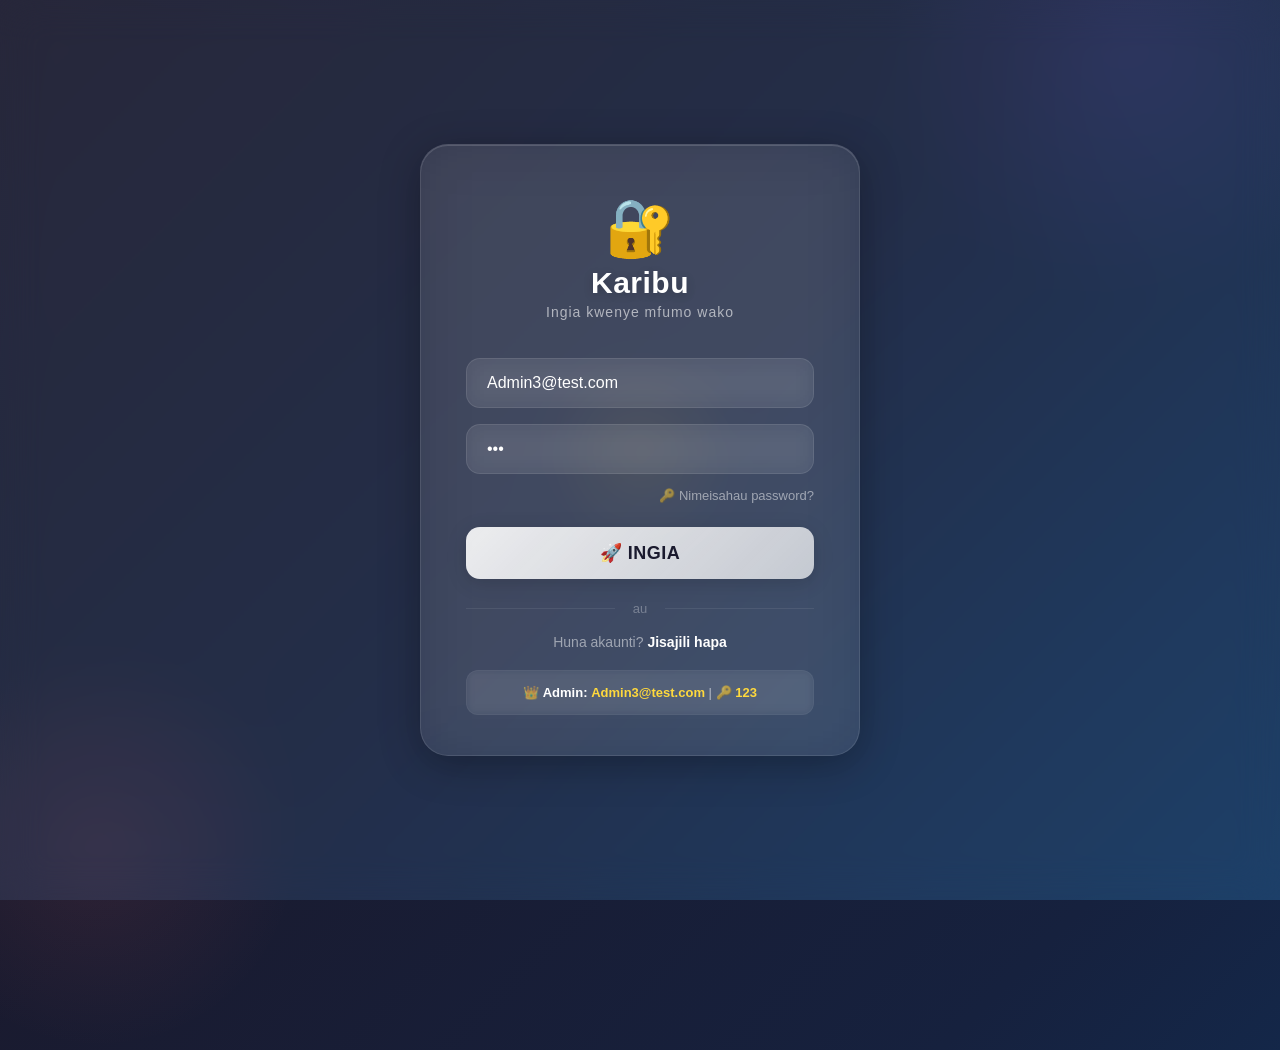
==== dashboard/agent_dashboard.html @ ce608f44 "Add SendGrid email notifications" ====
<!DOCTYPE html>
<html lang="sw">
<head>
    <meta charset="UTF-8">
    <meta name="viewport" content="width=device-width, initial-scale=1.0">
    <title>Agent Dashboard</title>
    <style>
        * { margin: 0; padding: 0; box-sizing: border-box; font-family: 'Segoe UI', sans-serif; }
        body { background: #f0f2f5; padding: 20px; }
        .container { max-width: 1200px; margin: 0 auto; }

        header {
            background: linear-gradient(135deg, #e65100, #bf360c);
            color: white;
            padding: 20px 30px;
            border-radius: 12px;
            display: flex;
            justify-content: space-between;
            align-items: center;
            margin-bottom: 30px;
            flex-wrap: wrap;
        }
        header h1 { font-size: 24px; }
        .logout-btn {
            background: #d32f2f;
            color: white;
            border: none;
            padding: 8px 16px;
            border-radius: 6px;
            cursor: pointer;
        }
        .logout-btn:hover { background: #b71c1c; }

        .capital-form {
            background: linear-gradient(135deg, #fff3e0, #ffe0b2);
            padding: 25px;
            border-radius: 12px;
            box-shadow: 0 2px 8px rgba(0,0,0,0.1);
            margin-bottom: 30px;
            border: 2px solid #ffcc80;
        }
        .capital-form h2 { color: #e65100; margin-bottom: 10px; }
        .capital-form p { color: #555; margin-bottom: 15px; font-size: 14px; }
        .capital-form .form-row {
            display: flex;
            gap: 15px;
            flex-wrap: wrap;
            align-items: center;
        }
        .capital-form input {
            flex: 1;
            padding: 12px;
            border: 1px solid #ddd;
            border-radius: 8px;
            font-size: 16px;
            min-width: 200px;
        }
        .capital-form button {
            padding: 12px 30px;
            background: #e65100;
            color: white;
            border: none;
            border-radius: 8px;
            font-size: 16px;
            cursor: pointer;
            font-weight: bold;
        }
        .capital-form button:hover { background: #bf360c; }
        .capital-form .msg { margin-top: 10px; padding: 10px; border-radius: 6px; font-weight: bold; display: none; }
        .capital-form .msg.success { display: block; background: #c8e6c9; color: #1b5e20; }
        .capital-form .msg.error { display: block; background: #ffcdd2; color: #b71c1c; }

        .agent-form {
            background: white;
            padding: 25px;
            border-radius: 12px;
            box-shadow: 0 2px 8px rgba(0,0,0,0.1);
            margin-bottom: 30px;
        }
        .agent-form h2 { color: #1a237e; margin-bottom: 15px; }

        .agent-form .form-row {
            display: grid;
            grid-template-columns: 1fr 1fr;
            gap: 15px;
            margin-bottom: 15px;
        }

        .agent-form .form-row .full-width {
            grid-column: 1 / -1;
        }

        .agent-form .form-group {
            display: flex;
            flex-direction: column;
        }

        .agent-form .form-group label {
            font-size: 13px;
            font-weight: 600;
            color: #555;
            margin-bottom: 4px;
        }

        .agent-form input {
            padding: 12px;
            border: 1px solid #ddd;
            border-radius: 8px;
            font-size: 16px;
            width: 100%;
        }

        .agent-form input:focus {
            border-color: #1a237e;
            outline: none;
        }

        .agent-form input[readonly] {
            background: #f5f5f5;
            cursor: not-allowed;
        }

        .agent-form .btn-submit {
            padding: 12px 30px;
            background: #e65100;
            color: white;
            border: none;
            border-radius: 8px;
            font-size: 16px;
            cursor: pointer;
            font-weight: bold;
            grid-column: 1 / -1;
        }

        .agent-form .btn-submit:hover { background: #bf360c; }

        .agent-form .msg { margin-top: 10px; padding: 10px; border-radius: 6px; font-weight: bold; display: none; }
        .agent-form .msg.success { display: block; background: #c8e6c9; color: #1b5e20; }
        .agent-form .msg.error { display: block; background: #ffcdd2; color: #b71c1c; }

        .float-voda { border-left: 4px solid #7B1FA2; }
        .float-airtel { border-left: 4px solid #D32F2F; }
        .float-tigo { border-left: 4px solid #1976D2; }

        .agent-stats {
            display: grid;
            grid-template-columns: repeat(5, 1fr);
            gap: 15px;
            margin-bottom: 30px;
        }

        .stat-card {
            background: white;
            padding: 20px;
            border-radius: 12px;
            box-shadow: 0 2px 8px rgba(0,0,0,0.1);
        }
        .stat-card h3 { font-size: 13px; color: #666; margin-bottom: 5px; }
        .stat-card p { font-size: 20px; font-weight: bold; color: #1a237e; }
        .stat-card p.profit { color: #2e7d32; }
        .stat-card p.capital { color: #e65100; }
        .stat-card p.initial { color: #0d47a1; }
        .stat-card p.voda { color: #7B1FA2; }
        .stat-card p.airtel { color: #D32F2F; }
        .stat-card p.tigo { color: #1976D2; }

        .table-container {
            background: white;
            padding: 20px;
            border-radius: 12px;
            box-shadow: 0 2px 8px rgba(0,0,0,0.1);
            overflow-x: auto;
        }
        .table-container h2 { color: #1a237e; margin-bottom: 15px; }
        table { width: 100%; border-collapse: collapse; font-size: 13px; min-width: 800px; }
        th { background: #1a237e; color: white; padding: 10px 12px; text-align: left; }
        td { padding: 8px 12px; border-bottom: 1px solid #eee; }
        tr:hover { background: #f5f5f5; }

        .user-info {
            color: white;
            margin-right: 15px;
            font-weight: 500;
        }

        .info-note {
            background: #e3f2fd;
            padding: 10px 15px;
            border-radius: 8px;
            margin-bottom: 20px;
            border: 1px solid #90caf9;
            font-size: 13px;
            color: #0d47a1;
            text-align: center;
        }
        .info-note strong { color: #0d47a1; }

        .capital-info {
            background: #fff3e0;
            padding: 10px 15px;
            border-radius: 8px;
            margin-bottom: 20px;
            border: 1px solid #ffcc80;
            font-size: 13px;
            color: #555;
            text-align: center;
        }
        .capital-info strong { color: #e65100; }

        @media (max-width: 1024px) {
            .agent-stats { grid-template-columns: repeat(3, 1fr); }
        }

        @media (max-width: 768px) {
            .agent-form .form-row { grid-template-columns: 1fr; }
            .agent-stats { grid-template-columns: 1fr 1fr; }
            .capital-form .form-row { flex-direction: column; }
            .capital-form input { min-width: auto; width: 100%; }
            .capital-form button { width: 100%; }
        }

        @media (max-width: 600px) {
            .agent-stats { grid-template-columns: 1fr 1fr; }
            header { flex-direction: column; text-align: center; }
            .header-right { margin-top: 10px; }
        }

        @media (max-width: 480px) {
            .agent-stats { grid-template-columns: 1fr; }
        }
    </style>
</head>
<body>
    <div class="container">
        <header>
            <h1>🤖 AGENT DASHBOARD</h1>
            <div class="header-right">
                <span class="user-info" id="staffName">Agent</span>
                <button onclick="logout()" class="logout-btn">🚪 Toka</button>
            </div>
        </header>

        <div class="info-note">
            📊 <strong>Faida:</strong> = Jumla ya Cash + Float zote - <strong>Mtaji wa Sasa</strong>
            <br>💰 <strong>Mtaji wa Mwanzo:</strong> Haubadiliki | <strong>Mtaji wa Sasa:</strong> Unabadilika kila siku
        </div>

        <div id="capitalSection" class="capital-form">
            <h2>💰 Weka Mtaji (Capital)</h2>
            <p>Weka mtaji wako wa awali. Hii itakuwa <strong>Mtaji wa Mwanzo</strong> na haitabadilika.</p>
            <div class="form-row">
                <input type="number" id="capitalAmount" placeholder="Ingiza kiasi cha mtaji (TSh)">
                <button onclick="setCapital()">💾 WEKA MTAJI</button>
            </div>
            <div id="capitalMsg" class="msg"></div>
        </div>

        <div id="capitalInfo" class="capital-info" style="display:none;">
            💰 <strong>Mtaji wa Mwanzo:</strong> <span id="displayInitialCapital">0</span> TSh | 
            📊 <strong>Mtaji wa Sasa:</strong> <span id="displayCurrentCapital">0</span> TSh | 
            📈 <strong>Jumla ya Faida:</strong> <span id="displayProfit" style="color:#2e7d32; font-weight:bold;">0</span> TSh
        </div>

        <div class="agent-form">
            <h2>📝 Weka Data ya Agent</h2>
            
            <div class="form-row">
                <div class="form-group full-width">
                    <label>💰 Cash</label>
                    <input type="number" id="agentCash" placeholder="Ingiza cash">
                </div>

                <div class="form-group float-voda" style="padding-left:10px;">
                    <label><span class="network-icon">🟣</span> Vodacom (Voda)</label>
                    <input type="number" id="agentFloatVoda" placeholder="Float ya Voda">
                </div>

                <div class="form-group float-airtel" style="padding-left:10px;">
                    <label><span class="network-icon">🔴</span> Airtel</label>
                    <input type="number" id="agentFloatAirtel" placeholder="Float ya Airtel">
                </div>

                <div class="form-group float-tigo" style="padding-left:10px;">
                    <label><span class="network-icon">🔵</span> Tigo</label>
                    <input type="number" id="agentFloatTigo" placeholder="Float ya Tigo">
                </div>

                <button class="btn-submit" onclick="submitAgentData()">💾 HIFADHI</button>
            </div>

            <div id="agentMsg" class="msg"></div>
        </div>

        <div class="agent-stats">
            <div class="stat-card" style="border-left: 4px solid #0d47a1;">
                <h3>💰 Mtaji wa Mwanzo</h3>
                <p class="initial" id="initialCapital">0 TSh</p>
            </div>
            <div class="stat-card" style="border-left: 4px solid #e65100;">
                <h3>💰 Mtaji wa Sasa</h3>
                <p class="capital" id="currentCapital">0 TSh</p>
            </div>
            <div class="stat-card" style="border-left: 4px solid #2e7d32;">
                <h3>📈 Jumla ya Faida</h3>
                <p class="profit" id="totalProfit">0 TSh</p>
            </div>
            <div class="stat-card">
                <h3>💰 Jumla Cash</h3>
                <p id="totalCash">0 TSh</p>
            </div>
            <div class="stat-card">
                <h3>📊 Jumla Float</h3>
                <p id="totalFloatAll">0 TSh</p>
            </div>
            <div class="stat-card float-voda">
                <h3>🟣 Jumla Voda</h3>
                <p class="voda" id="totalFloatVoda">0 TSh</p>
            </div>
            <div class="stat-card float-airtel">
                <h3>🔴 Jumla Airtel</h3>
                <p class="airtel" id="totalFloatAirtel">0 TSh</p>
            </div>
            <div class="stat-card float-tigo">
                <h3>🔵 Jumla Tigo</h3>
                <p class="tigo" id="totalFloatTigo">0 TSh</p>
            </div>
            <div class="stat-card" style="border-left: 4px solid #f57c00;">
                <h3>📊 Jumla ya Leo</h3>
                <p id="todayTotal">0 TSh</p>
            </div>
        </div>

        <div class="table-container">
            <h2>📋 Historia Yangu</h2>
            <div id="historyList"><p style="text-align:center;padding:20px;color:#999;">Loading...</p></div>
        </div>
    </div>

    <script>
        const API_URL = window.location.origin;
        const token = localStorage.getItem('token');

        if (!token) { window.location.href = 'login.html'; }

        function logout() {
            localStorage.removeItem('token');
            localStorage.removeItem('userEmail');
            localStorage.removeItem('userRole');
            localStorage.removeItem('staffType');
            window.location.href = 'login.html';
        }

        function showMessage(element, text, type) {
            element.textContent = text;
            element.className = 'msg ' + type;
        }

        async function setCapital() {
            const capitalAmount = document.getElementById('capitalAmount').value.trim();
            const msg = document.getElementById('capitalMsg');

            if (!capitalAmount || parseFloat(capitalAmount) <= 0) {
                showMessage(msg, '❌ Tafadhali ingiza kiasi sahihi cha mtaji!', 'error');
                return;
            }

            showMessage(msg, '⏳ Inaweka mtaji...', 'success');

            try {
                const response = await fetch(
                    `${API_URL}/agent/set_capital?capital_amount=${parseFloat(capitalAmount)}`,
                    { method: 'POST', headers: { 'Authorization': 'Bearer ' + token } }
                );

                const data = await response.json();

                if (response.ok) {
                    showMessage(msg, '✅ ' + data.message, 'success');
                    document.getElementById('capitalAmount').value = '';
                    document.getElementById('capitalSection').style.display = 'none';
                    document.getElementById('capitalInfo').style.display = 'block';
                    loadMyData();
                } else {
                    showMessage(msg, '❌ ' + (data.detail || 'Failed!'), 'error');
                }
            } catch (error) {
                showMessage(msg, '❌ Error: ' + error.message, 'error');
            }
        }

        async function submitAgentData() {
            const cash = document.getElementById('agentCash').value.trim();
            const floatVoda = document.getElementById('agentFloatVoda').value.trim();
            const floatAirtel = document.getElementById('agentFloatAirtel').value.trim();
            const floatTigo = document.getElementById('agentFloatTigo').value.trim();
            const msg = document.getElementById('agentMsg');

            if (!cash && !floatVoda && !floatAirtel && !floatTigo) {
                showMessage(msg, '❌ Tafadhali jaza angalau sehemu moja!', 'error');
                return;
            }

            showMessage(msg, '⏳ Inahifadhi...', 'success');

            try {
                const response = await fetch(
                    `${API_URL}/agent/add?cash=${parseFloat(cash) || 0}&float_voda=${parseFloat(floatVoda) || 0}&float_airtel=${parseFloat(floatAirtel) || 0}&float_tigo=${parseFloat(floatTigo) || 0}`,
                    { method: 'POST', headers: { 'Authorization': 'Bearer ' + token } }
                );

                const data = await response.json();

                if (response.ok) {
                    showMessage(msg, '✅ ' + data.message, 'success');
                    document.getElementById('agentCash').value = '';
                    document.getElementById('agentFloatVoda').value = '';
                    document.getElementById('agentFloatAirtel').value = '';
                    document.getElementById('agentFloatTigo').value = '';
                    loadMyData();
                } else {
                    showMessage(msg, '❌ ' + (data.detail || 'Failed!'), 'error');
                }
            } catch (error) {
                showMessage(msg, '❌ Error: ' + error.message, 'error');
            }
        }

        async function loadMyData() {
            try {
                const res = await fetch(`${API_URL}/agent/my_data`, {
                    headers: { 'Authorization': 'Bearer ' + token }
                });

                if (!res.ok) {
                    if (res.status === 403) { window.location.href = 'shop_dashboard.html'; return; }
                    throw new Error('Failed to load data');
                }

                const data = await res.json();

                if (data.has_capital) {
                    document.getElementById('capitalSection').style.display = 'none';
                    document.getElementById('capitalInfo').style.display = 'block';
                    document.getElementById('displayInitialCapital').textContent = data.initial_capital.toLocaleString();
                    document.getElementById('displayCurrentCapital').textContent = data.current_capital.toLocaleString();
                    document.getElementById('displayProfit').textContent = data.total_profit.toLocaleString();
                } else {
                    document.getElementById('capitalSection').style.display = 'block';
                    document.getElementById('capitalInfo').style.display = 'none';
                }

                document.getElementById('initialCapital').textContent = (data.initial_capital || 0).toLocaleString() + ' TSh';
                document.getElementById('currentCapital').textContent = (data.current_capital || 0).toLocaleString() + ' TSh';
                document.getElementById('totalProfit').textContent = (data.total_profit || 0).toLocaleString() + ' TSh';
                document.getElementById('totalCash').textContent = (data.total_cash || 0).toLocaleString() + ' TSh';
                document.getElementById('totalFloatVoda').textContent = (data.total_float_voda || 0).toLocaleString() + ' TSh';
                document.getElementById('totalFloatAirtel').textContent = (data.total_float_airtel || 0).toLocaleString() + ' TSh';
                document.getElementById('totalFloatTigo').textContent = (data.total_float_tigo || 0).toLocaleString() + ' TSh';
                document.getElementById('totalFloatAll').textContent = (data.total_float_all || 0).toLocaleString() + ' TSh';
                document.getElementById('todayTotal').textContent = (data.today_total || 0).toLocaleString() + ' TSh';
                document.getElementById('staffName').textContent = data.staff_name || 'Agent';

                const container = document.getElementById('historyList');
                if (!data.history || data.history.length === 0) {
                    container.innerHTML = '<p style="text-align:center;color:#999;">Hakuna historia</p>';
                    return;
                }

                let html = `<table><thead><tr><th>#</th><th>Tarehe</th><th>Cash</th><th>Voda</th><th>Airtel</th><th>Tigo</th><th>Jumla Float</th><th>Jumla</th><th>Faida</th></tr></thead><tbody>`;
                data.history.forEach((item, index) => {
                    const totalFloat = item.float_voda + item.float_airtel + item.float_tigo;
                    const profitClass = item.daily_profit >= 0 ? 'color: #2e7d32;' : 'color: #d32f2f;';
                    html += `<tr><td>${index + 1}</td><td>${item.date}</td>
                        <td>${item.cash.toLocaleString()} TSh</td>
                        <td style="color:#7B1FA2;">${item.float_voda.toLocaleString()} TSh</td>
                        <td style="color:#D32F2F;">${item.float_airtel.toLocaleString()} TSh</td>
                        <td style="color:#1976D2;">${item.float_tigo.toLocaleString()} TSh</td>
                        <td><strong>${totalFloat.toLocaleString()} TSh</strong></td>
                        <td><strong style="color:#1a237e;">${item.daily_total.toLocaleString()} TSh</strong></td>
                        <td><strong style="${profitClass}">${item.daily_profit.toLocaleString()} TSh</strong></td></tr>`;
                });
                html += '</tbody></table>';
                container.innerHTML = html;

            } catch (error) {
                console.error('Load data error:', error);
                document.getElementById('historyList').innerHTML = '<p style="color:red;">❌ Error loading data</p>';
            }
        }

        async function checkStaffType() {
            try {
                const res = await fetch(`${API_URL}/users/me`, { headers: { 'Authorization': 'Bearer ' + token } });
                if (res.ok) {
                    const user = await res.json();
                    if (user.staff_type !== 'agent') {
                        if (user.staff_type === 'shop') { window.location.href = 'shop_dashboard.html'; }
                        else if (user.role === 'admin') { window.location.href = 'index.html'; }
                    }
                }
            } catch (e) { console.error('Check staff type error:', e); }
        }

        checkStaffType();
        loadMyData();
        setInterval(loadMyData, 30000);
    </script>
</body>
</html>
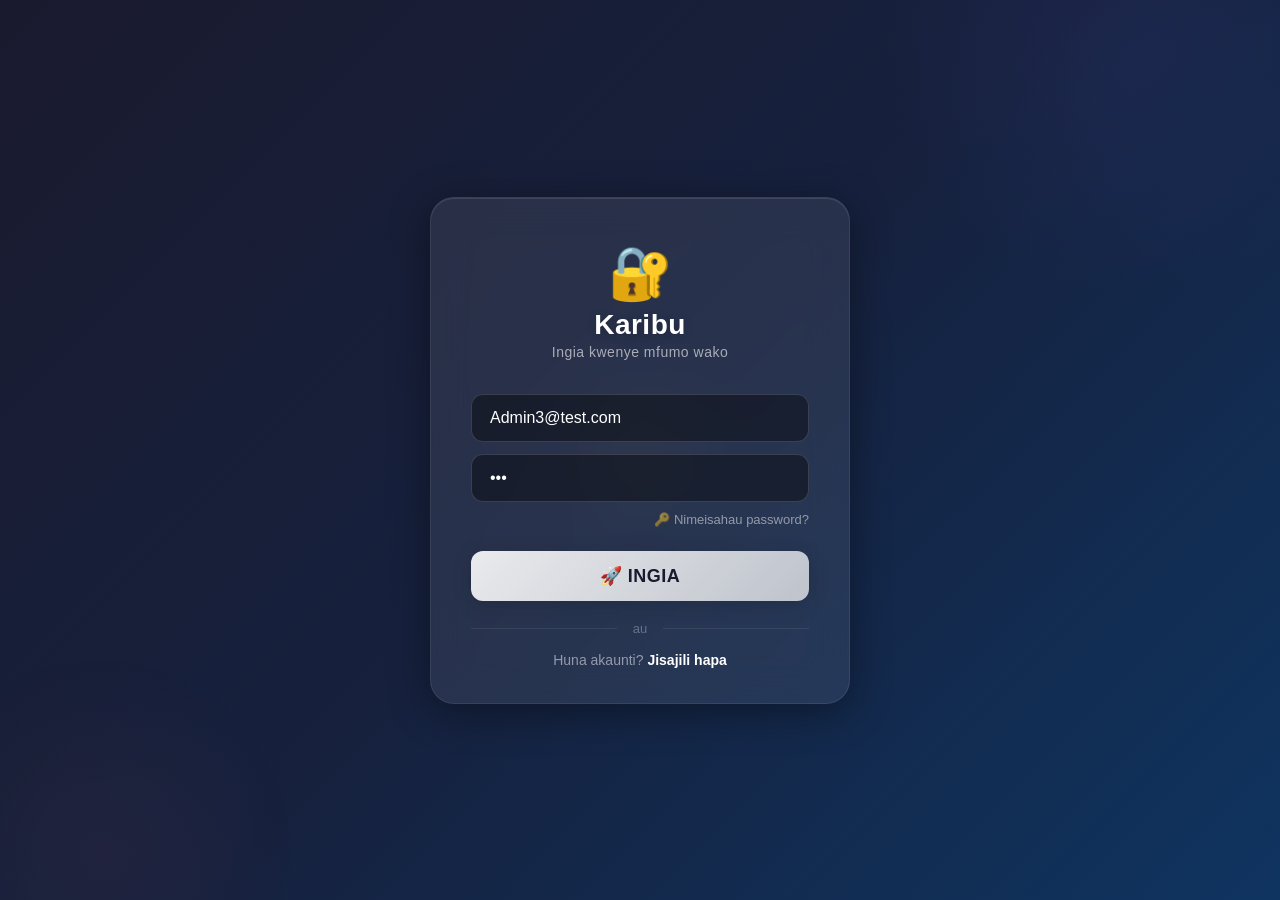
==== commit b97efd39: "Push all changes" ====
--- a/dashboard/agent_dashboard.html
+++ b/dashboard/agent_dashboard.html
@@ -6,21 +6,22 @@
     <title>Agent Dashboard</title>
     <style>
         * { margin: 0; padding: 0; box-sizing: border-box; font-family: 'Segoe UI', sans-serif; }
-        body { background: #f0f2f5; padding: 20px; }
+        body { background: #f0f2f5; padding: 15px; }
         .container { max-width: 1200px; margin: 0 auto; }
 
+        /* ===== HEADER ===== */
         header {
             background: linear-gradient(135deg, #e65100, #bf360c);
             color: white;
-            padding: 20px 30px;
+            padding: 15px 20px;
             border-radius: 12px;
             display: flex;
             justify-content: space-between;
             align-items: center;
-            margin-bottom: 30px;
+            margin-bottom: 20px;
             flex-wrap: wrap;
         }
-        header h1 { font-size: 24px; }
+        header h1 { font-size: 20px; }
         .logout-btn {
             background: #d32f2f;
             color: white;
@@ -28,223 +29,321 @@
             padding: 8px 16px;
             border-radius: 6px;
             cursor: pointer;
+            font-size: 14px;
         }
         .logout-btn:hover { background: #b71c1c; }
-
+        .user-info { color: white; margin-right: 15px; font-weight: 500; }
+
+        /* ===== CAPITAL FORM ===== */
         .capital-form {
             background: linear-gradient(135deg, #fff3e0, #ffe0b2);
-            padding: 25px;
+            padding: 20px;
             border-radius: 12px;
             box-shadow: 0 2px 8px rgba(0,0,0,0.1);
-            margin-bottom: 30px;
+            margin-bottom: 20px;
             border: 2px solid #ffcc80;
         }
-        .capital-form h2 { color: #e65100; margin-bottom: 10px; }
-        .capital-form p { color: #555; margin-bottom: 15px; font-size: 14px; }
+        .capital-form h2 { color: #e65100; margin-bottom: 8px; font-size: 18px; }
+        .capital-form p { color: #555; margin-bottom: 12px; font-size: 13px; }
         .capital-form .form-row {
             display: flex;
-            gap: 15px;
+            gap: 12px;
             flex-wrap: wrap;
             align-items: center;
         }
         .capital-form input {
             flex: 1;
-            padding: 12px;
+            padding: 10px 14px;
             border: 1px solid #ddd;
             border-radius: 8px;
+            font-size: 15px;
+            min-width: 180px;
+        }
+        .capital-form button {
+            padding: 10px 25px;
+            background: #e65100;
+            color: white;
+            border: none;
+            border-radius: 8px;
+            font-size: 15px;
+            cursor: pointer;
+            font-weight: bold;
+        }
+        .capital-form button:hover { background: #bf360c; }
+        .capital-form .msg { margin-top: 10px; padding: 10px; border-radius: 6px; font-weight: bold; display: none; font-size: 14px; }
+        .capital-form .msg.success { display: block; background: #c8e6c9; color: #1b5e20; }
+        .capital-form .msg.error { display: block; background: #ffcdd2; color: #b71c1c; }
+
+        /* ===== INFO NOTES ===== */
+        .info-note {
+            background: #e3f2fd;
+            padding: 10px 15px;
+            border-radius: 8px;
+            margin-bottom: 15px;
+            border: 1px solid #90caf9;
+            font-size: 13px;
+            color: #0d47a1;
+            text-align: center;
+        }
+        .capital-info {
+            background: #fff3e0;
+            padding: 10px 15px;
+            border-radius: 8px;
+            margin-bottom: 15px;
+            border: 1px solid #ffcc80;
+            font-size: 13px;
+            color: #555;
+            text-align: center;
+        }
+
+        /* ===== FLOAT CARD WITH DROPDOWN ===== */
+        .float-card {
+            background: white;
+            border-radius: 12px;
+            box-shadow: 0 2px 8px rgba(0,0,0,0.1);
+            margin-bottom: 20px;
+            overflow: hidden;
+            border: 1px solid #e0e0e0;
+        }
+        .float-card-header {
+            background: linear-gradient(135deg, #2e7d32, #1b5e20);
+            color: white;
+            padding: 14px 20px;
+            display: flex;
+            justify-content: space-between;
+            align-items: center;
+            cursor: pointer;
+            transition: background 0.3s;
+            user-select: none;
+        }
+        .float-card-header:hover {
+            background: linear-gradient(135deg, #1b5e20, #0d3d12);
+        }
+        .float-card-header h3 {
             font-size: 16px;
-            min-width: 200px;
-        }
-        .capital-form button {
-            padding: 12px 30px;
-            background: #e65100;
+            font-weight: 600;
+            margin: 0;
+            display: flex;
+            align-items: center;
+            gap: 8px;
+        }
+        .float-card-header h3 span { font-size: 20px; }
+        .float-card-header .toggle-icon {
+            font-size: 22px;
+            transition: transform 0.3s ease;
+        }
+        .float-card-header .toggle-icon.open {
+            transform: rotate(180deg);
+        }
+
+        .float-card-body {
+            padding: 20px;
+            display: none;
+            animation: fadeIn 0.3s ease;
+        }
+        .float-card-body.open {
+            display: block;
+        }
+
+        @keyframes fadeIn {
+            from { opacity: 0; transform: translateY(-10px); }
+            to { opacity: 1; transform: translateY(0); }
+        }
+
+        .float-card-body .form-grid {
+            display: grid;
+            grid-template-columns: 1fr 1fr;
+            gap: 15px;
+        }
+        .float-card-body .form-group {
+            display: flex;
+            flex-direction: column;
+        }
+        .float-card-body .form-group.full-width {
+            grid-column: 1 / -1;
+        }
+        .float-card-body .form-group label {
+            font-size: 13px;
+            font-weight: 600;
+            color: #555;
+            margin-bottom: 4px;
+        }
+        .float-card-body .form-group label .icon { margin-right: 5px; }
+        .float-card-body .form-group input {
+            padding: 10px 14px;
+            border: 1px solid #ddd;
+            border-radius: 8px;
+            font-size: 15px;
+            width: 100%;
+            transition: border-color 0.3s;
+        }
+        .float-card-body .form-group input:focus {
+            border-color: #2e7d32;
+            outline: none;
+            box-shadow: 0 0 0 3px rgba(46, 125, 50, 0.1);
+        }
+        .float-card-body .form-group.float-voda input { border-left: 4px solid #7B1FA2; }
+        .float-card-body .form-group.float-airtel input { border-left: 4px solid #D32F2F; }
+        .float-card-body .form-group.float-tigo input { border-left: 4px solid #1976D2; }
+
+        .float-card-body .btn-submit {
+            padding: 12px;
+            background: #2e7d32;
             color: white;
             border: none;
             border-radius: 8px;
             font-size: 16px;
             cursor: pointer;
             font-weight: bold;
-        }
-        .capital-form button:hover { background: #bf360c; }
-        .capital-form .msg { margin-top: 10px; padding: 10px; border-radius: 6px; font-weight: bold; display: none; }
-        .capital-form .msg.success { display: block; background: #c8e6c9; color: #1b5e20; }
-        .capital-form .msg.error { display: block; background: #ffcdd2; color: #b71c1c; }
-
-        .agent-form {
+            width: 100%;
+            transition: background 0.3s;
+        }
+        .float-card-body .btn-submit:hover { background: #1b5e20; }
+        .float-card-body .btn-submit:active { transform: scale(0.98); }
+
+        .float-card-body .msg {
+            margin-top: 12px;
+            padding: 10px;
+            border-radius: 6px;
+            font-weight: bold;
+            display: none;
+            font-size: 14px;
+            text-align: center;
+        }
+        .float-card-body .msg.success { display: block; background: #c8e6c9; color: #1b5e20; }
+        .float-card-body .msg.error { display: block; background: #ffcdd2; color: #b71c1c; }
+
+        /* ===== HISTORY CARD WITH DROPDOWN ===== */
+        .history-card {
             background: white;
-            padding: 25px;
             border-radius: 12px;
             box-shadow: 0 2px 8px rgba(0,0,0,0.1);
-            margin-bottom: 30px;
-        }
-        .agent-form h2 { color: #1a237e; margin-bottom: 15px; }
-
-        .agent-form .form-row {
-            display: grid;
-            grid-template-columns: 1fr 1fr;
-            gap: 15px;
-            margin-bottom: 15px;
-        }
-
-        .agent-form .form-row .full-width {
-            grid-column: 1 / -1;
-        }
-
-        .agent-form .form-group {
-            display: flex;
-            flex-direction: column;
-        }
-
-        .agent-form .form-group label {
+            margin-bottom: 20px;
+            overflow: hidden;
+            border: 1px solid #e0e0e0;
+        }
+        .history-card-header {
+            background: linear-gradient(135deg, #1a237e, #0d47a1);
+            color: white;
+            padding: 14px 20px;
+            display: flex;
+            justify-content: space-between;
+            align-items: center;
+            cursor: pointer;
+            transition: background 0.3s;
+            user-select: none;
+        }
+        .history-card-header:hover {
+            background: linear-gradient(135deg, #0d47a1, #0a1a5e);
+        }
+        .history-card-header h3 {
+            font-size: 16px;
+            font-weight: 600;
+            margin: 0;
+            display: flex;
+            align-items: center;
+            gap: 8px;
+        }
+        .history-card-header h3 span { font-size: 20px; }
+        .history-card-header .toggle-icon {
+            font-size: 22px;
+            transition: transform 0.3s ease;
+        }
+        .history-card-header .toggle-icon.open {
+            transform: rotate(180deg);
+        }
+
+        .history-card-body {
+            padding: 20px;
+            display: none;
+            animation: fadeIn 0.3s ease;
+            overflow-x: auto;
+        }
+        .history-card-body.open {
+            display: block;
+        }
+
+        .history-card-body table {
+            width: 100%;
+            border-collapse: collapse;
             font-size: 13px;
-            font-weight: 600;
-            color: #555;
-            margin-bottom: 4px;
-        }
-
-        .agent-form input {
-            padding: 12px;
-            border: 1px solid #ddd;
-            border-radius: 8px;
-            font-size: 16px;
-            width: 100%;
-        }
-
-        .agent-form input:focus {
-            border-color: #1a237e;
-            outline: none;
-        }
-
-        .agent-form input[readonly] {
-            background: #f5f5f5;
-            cursor: not-allowed;
-        }
-
-        .agent-form .btn-submit {
-            padding: 12px 30px;
-            background: #e65100;
-            color: white;
-            border: none;
-            border-radius: 8px;
-            font-size: 16px;
-            cursor: pointer;
-            font-weight: bold;
-            grid-column: 1 / -1;
-        }
-
-        .agent-form .btn-submit:hover { background: #bf360c; }
-
-        .agent-form .msg { margin-top: 10px; padding: 10px; border-radius: 6px; font-weight: bold; display: none; }
-        .agent-form .msg.success { display: block; background: #c8e6c9; color: #1b5e20; }
-        .agent-form .msg.error { display: block; background: #ffcdd2; color: #b71c1c; }
-
-        .float-voda { border-left: 4px solid #7B1FA2; }
-        .float-airtel { border-left: 4px solid #D32F2F; }
-        .float-tigo { border-left: 4px solid #1976D2; }
-
-        .agent-stats {
-            display: grid;
-            grid-template-columns: repeat(5, 1fr);
-            gap: 15px;
-            margin-bottom: 30px;
-        }
-
-        .stat-card {
-            background: white;
-            padding: 20px;
-            border-radius: 12px;
-            box-shadow: 0 2px 8px rgba(0,0,0,0.1);
-        }
-        .stat-card h3 { font-size: 13px; color: #666; margin-bottom: 5px; }
-        .stat-card p { font-size: 20px; font-weight: bold; color: #1a237e; }
-        .stat-card p.profit { color: #2e7d32; }
-        .stat-card p.capital { color: #e65100; }
-        .stat-card p.initial { color: #0d47a1; }
-        .stat-card p.voda { color: #7B1FA2; }
-        .stat-card p.airtel { color: #D32F2F; }
-        .stat-card p.tigo { color: #1976D2; }
-
-        .table-container {
-            background: white;
-            padding: 20px;
-            border-radius: 12px;
-            box-shadow: 0 2px 8px rgba(0,0,0,0.1);
-            overflow-x: auto;
-        }
-        .table-container h2 { color: #1a237e; margin-bottom: 15px; }
-        table { width: 100%; border-collapse: collapse; font-size: 13px; min-width: 800px; }
-        th { background: #1a237e; color: white; padding: 10px 12px; text-align: left; }
-        td { padding: 8px 12px; border-bottom: 1px solid #eee; }
-        tr:hover { background: #f5f5f5; }
-
-        .user-info {
-            color: white;
-            margin-right: 15px;
-            font-weight: 500;
-        }
-
-        .info-note {
-            background: #e3f2fd;
-            padding: 10px 15px;
-            border-radius: 8px;
-            margin-bottom: 20px;
-            border: 1px solid #90caf9;
+            min-width: 600px;
+        }
+        .history-card-body th {
+            background: #1a237e;
+            color: white;
+            padding: 8px 10px;
+            text-align: left;
+            font-size: 12px;
+        }
+        .history-card-body td {
+            padding: 8px 10px;
+            border-bottom: 1px solid #eee;
             font-size: 13px;
-            color: #0d47a1;
+        }
+        .history-card-body tr:hover { background: #f5f5f5; }
+        .history-card-body .no-data {
             text-align: center;
-        }
-        .info-note strong { color: #0d47a1; }
-
-        .capital-info {
-            background: #fff3e0;
-            padding: 10px 15px;
-            border-radius: 8px;
-            margin-bottom: 20px;
-            border: 1px solid #ffcc80;
-            font-size: 13px;
-            color: #555;
-            text-align: center;
-        }
-        .capital-info strong { color: #e65100; }
-
-        @media (max-width: 1024px) {
-            .agent-stats { grid-template-columns: repeat(3, 1fr); }
-        }
-
+            padding: 30px;
+            color: #999;
+            font-size: 14px;
+        }
+
+        /* ===== RESPONSIVE ===== */
         @media (max-width: 768px) {
-            .agent-form .form-row { grid-template-columns: 1fr; }
-            .agent-stats { grid-template-columns: 1fr 1fr; }
+            .float-card-body .form-grid {
+                grid-template-columns: 1fr;
+            }
+            .float-card-body .form-group.full-width {
+                grid-column: 1;
+            }
             .capital-form .form-row { flex-direction: column; }
             .capital-form input { min-width: auto; width: 100%; }
             .capital-form button { width: 100%; }
-        }
-
-        @media (max-width: 600px) {
-            .agent-stats { grid-template-columns: 1fr 1fr; }
-            header { flex-direction: column; text-align: center; }
-            .header-right { margin-top: 10px; }
+            header { flex-direction: column; text-align: center; gap: 8px; }
+            .float-card-header h3 { font-size: 14px; }
+            .history-card-header h3 { font-size: 14px; }
+            .float-card-body { padding: 15px; }
+            .history-card-body { padding: 15px; }
+            .history-card-body table { font-size: 12px; min-width: 500px; }
+            .history-card-body th, .history-card-body td { padding: 6px 8px; }
         }
 
         @media (max-width: 480px) {
-            .agent-stats { grid-template-columns: 1fr; }
+            body { padding: 10px; }
+            header h1 { font-size: 17px; }
+            .float-card-header { padding: 12px 15px; }
+            .float-card-header h3 { font-size: 13px; }
+            .history-card-header { padding: 12px 15px; }
+            .history-card-header h3 { font-size: 13px; }
+            .history-card-body table { font-size: 11px; min-width: 400px; }
+            .history-card-body th, .history-card-body td { padding: 5px 6px; }
+            .float-card-body .form-group input { font-size: 14px; padding: 8px 12px; }
+        }
+
+        @media (max-width: 360px) {
+            .history-card-body table { font-size: 10px; min-width: 350px; }
         }
     </style>
 </head>
 <body>
     <div class="container">
+        <!-- HEADER -->
         <header>
             <h1>🤖 AGENT DASHBOARD</h1>
-            <div class="header-right">
+            <div>
                 <span class="user-info" id="staffName">Agent</span>
                 <button onclick="logout()" class="logout-btn">🚪 Toka</button>
             </div>
         </header>
 
+        <!-- INFO NOTE -->
         <div class="info-note">
-            📊 <strong>Faida:</strong> = Jumla ya Cash + Float zote - <strong>Mtaji wa Sasa</strong>
-            <br>💰 <strong>Mtaji wa Mwanzo:</strong> Haubadiliki | <strong>Mtaji wa Sasa:</strong> Unabadilika kila siku
+            📊 <strong>Faida:</strong> Jumla ya Cash + Float - <strong>Mtaji wa Sasa</strong> &nbsp;|&nbsp;
+            💰 <strong>Mtaji Mwanzo:</strong> Haubadiliki &nbsp;|&nbsp; 📈 <strong>Mtaji Sasa:</strong> Unabadilika
         </div>
 
+        <!-- CAPITAL FORM -->
         <div id="capitalSection" class="capital-form">
             <h2>💰 Weka Mtaji (Capital)</h2>
             <p>Weka mtaji wako wa awali. Hii itakuwa <strong>Mtaji wa Mwanzo</strong> na haitabadilika.</p>
@@ -255,84 +354,52 @@
             <div id="capitalMsg" class="msg"></div>
         </div>
 
+        <!-- CAPITAL INFO -->
         <div id="capitalInfo" class="capital-info" style="display:none;">
-            💰 <strong>Mtaji wa Mwanzo:</strong> <span id="displayInitialCapital">0</span> TSh | 
-            📊 <strong>Mtaji wa Sasa:</strong> <span id="displayCurrentCapital">0</span> TSh | 
-            📈 <strong>Jumla ya Faida:</strong> <span id="displayProfit" style="color:#2e7d32; font-weight:bold;">0</span> TSh
+            💰 <strong>Mtaji Mwanzo:</strong> <span id="displayInitialCapital">0</span> TSh &nbsp;|&nbsp;
+            📊 <strong>Mtaji Sasa:</strong> <span id="displayCurrentCapital">0</span> TSh &nbsp;|&nbsp;
+            📈 <strong>Jumla Faida:</strong> <span id="displayProfit" style="color:#2e7d32; font-weight:bold;">0</span> TSh
         </div>
 
-        <div class="agent-form">
-            <h2>📝 Weka Data ya Agent</h2>
-            
-            <div class="form-row">
-                <div class="form-group full-width">
-                    <label>💰 Cash</label>
-                    <input type="number" id="agentCash" placeholder="Ingiza cash">
+        <!-- ===== FLOAT CARD WITH DROPDOWN ===== -->
+        <div class="float-card">
+            <div class="float-card-header" onclick="toggleFloatCard()">
+                <h3><span>📱</span> Weka Float za Mitandao</h3>
+                <span class="toggle-icon" id="floatToggleIcon">▼</span>
+            </div>
+            <div class="float-card-body" id="floatCardBody">
+                <div class="form-grid">
+                    <div class="form-group float-voda">
+                        <label><span class="icon">🟣</span> Vodacom</label>
+                        <input type="number" id="agentFloatVoda" placeholder="Float ya Voda">
+                    </div>
+                    <div class="form-group float-airtel">
+                        <label><span class="icon">🔴</span> Airtel</label>
+                        <input type="number" id="agentFloatAirtel" placeholder="Float ya Airtel">
+                    </div>
+                    <div class="form-group float-tigo">
+                        <label><span class="icon">🔵</span> Tigo</label>
+                        <input type="number" id="agentFloatTigo" placeholder="Float ya Tigo">
+                    </div>
+                    <div class="form-group full-width">
+                        <label><span class="icon">💰</span> Cash</label>
+                        <input type="number" id="agentCash" placeholder="Ingiza cash">
+                    </div>
                 </div>
-
-                <div class="form-group float-voda" style="padding-left:10px;">
-                    <label><span class="network-icon">🟣</span> Vodacom (Voda)</label>
-                    <input type="number" id="agentFloatVoda" placeholder="Float ya Voda">
-                </div>
-
-                <div class="form-group float-airtel" style="padding-left:10px;">
-                    <label><span class="network-icon">🔴</span> Airtel</label>
-                    <input type="number" id="agentFloatAirtel" placeholder="Float ya Airtel">
-                </div>
-
-                <div class="form-group float-tigo" style="padding-left:10px;">
-                    <label><span class="network-icon">🔵</span> Tigo</label>
-                    <input type="number" id="agentFloatTigo" placeholder="Float ya Tigo">
-                </div>
-
                 <button class="btn-submit" onclick="submitAgentData()">💾 HIFADHI</button>
-            </div>
-
-            <div id="agentMsg" class="msg"></div>
-        </div>
-
-        <div class="agent-stats">
-            <div class="stat-card" style="border-left: 4px solid #0d47a1;">
-                <h3>💰 Mtaji wa Mwanzo</h3>
-                <p class="initial" id="initialCapital">0 TSh</p>
-            </div>
-            <div class="stat-card" style="border-left: 4px solid #e65100;">
-                <h3>💰 Mtaji wa Sasa</h3>
-                <p class="capital" id="currentCapital">0 TSh</p>
-            </div>
-            <div class="stat-card" style="border-left: 4px solid #2e7d32;">
-                <h3>📈 Jumla ya Faida</h3>
-                <p class="profit" id="totalProfit">0 TSh</p>
-            </div>
-            <div class="stat-card">
-                <h3>💰 Jumla Cash</h3>
-                <p id="totalCash">0 TSh</p>
-            </div>
-            <div class="stat-card">
-                <h3>📊 Jumla Float</h3>
-                <p id="totalFloatAll">0 TSh</p>
-            </div>
-            <div class="stat-card float-voda">
-                <h3>🟣 Jumla Voda</h3>
-                <p class="voda" id="totalFloatVoda">0 TSh</p>
-            </div>
-            <div class="stat-card float-airtel">
-                <h3>🔴 Jumla Airtel</h3>
-                <p class="airtel" id="totalFloatAirtel">0 TSh</p>
-            </div>
-            <div class="stat-card float-tigo">
-                <h3>🔵 Jumla Tigo</h3>
-                <p class="tigo" id="totalFloatTigo">0 TSh</p>
-            </div>
-            <div class="stat-card" style="border-left: 4px solid #f57c00;">
-                <h3>📊 Jumla ya Leo</h3>
-                <p id="todayTotal">0 TSh</p>
+                <div id="agentMsg" class="msg"></div>
             </div>
         </div>
 
-        <div class="table-container">
-            <h2>📋 Historia Yangu</h2>
-            <div id="historyList"><p style="text-align:center;padding:20px;color:#999;">Loading...</p></div>
+        <!-- ===== HISTORY CARD WITH DROPDOWN ===== -->
+        <div class="history-card">
+            <div class="history-card-header" onclick="toggleHistoryCard()">
+                <h3><span>📋</span> Historia Yangu</h3>
+                <span class="toggle-icon" id="historyToggleIcon">▼</span>
+            </div>
+            <div class="history-card-body" id="historyCardBody">
+                <div id="historyList"><p class="no-data">Loading...</p></div>
+            </div>
         </div>
     </div>
 
@@ -355,6 +422,23 @@
             element.className = 'msg ' + type;
         }
 
+        // ===== TOGGLE FLOAT CARD =====
+        function toggleFloatCard() {
+            const body = document.getElementById('floatCardBody');
+            const icon = document.getElementById('floatToggleIcon');
+            body.classList.toggle('open');
+            icon.classList.toggle('open');
+        }
+
+        // ===== TOGGLE HISTORY CARD =====
+        function toggleHistoryCard() {
+            const body = document.getElementById('historyCardBody');
+            const icon = document.getElementById('historyToggleIcon');
+            body.classList.toggle('open');
+            icon.classList.toggle('open');
+        }
+
+        // ===== SET CAPITAL =====
         async function setCapital() {
             const capitalAmount = document.getElementById('capitalAmount').value.trim();
             const msg = document.getElementById('capitalMsg');
@@ -388,6 +472,7 @@
             }
         }
 
+        // ===== SUBMIT AGENT DATA =====
         async function submitAgentData() {
             const cash = document.getElementById('agentCash').value.trim();
             const floatVoda = document.getElementById('agentFloatVoda').value.trim();
@@ -416,6 +501,12 @@
                     document.getElementById('agentFloatVoda').value = '';
                     document.getElementById('agentFloatAirtel').value = '';
                     document.getElementById('agentFloatTigo').value = '';
+                    
+                    const floatBody = document.getElementById('floatCardBody');
+                    const floatIcon = document.getElementById('floatToggleIcon');
+                    floatBody.classList.remove('open');
+                    floatIcon.classList.remove('open');
+                    
                     loadMyData();
                 } else {
                     showMessage(msg, '❌ ' + (data.detail || 'Failed!'), 'error');
@@ -425,6 +516,7 @@
             }
         }
 
+        // ===== LOAD MY DATA =====
         async function loadMyData() {
             try {
                 const res = await fetch(`${API_URL}/agent/my_data`, {
@@ -449,20 +541,12 @@
                     document.getElementById('capitalInfo').style.display = 'none';
                 }
 
-                document.getElementById('initialCapital').textContent = (data.initial_capital || 0).toLocaleString() + ' TSh';
-                document.getElementById('currentCapital').textContent = (data.current_capital || 0).toLocaleString() + ' TSh';
-                document.getElementById('totalProfit').textContent = (data.total_profit || 0).toLocaleString() + ' TSh';
-                document.getElementById('totalCash').textContent = (data.total_cash || 0).toLocaleString() + ' TSh';
-                document.getElementById('totalFloatVoda').textContent = (data.total_float_voda || 0).toLocaleString() + ' TSh';
-                document.getElementById('totalFloatAirtel').textContent = (data.total_float_airtel || 0).toLocaleString() + ' TSh';
-                document.getElementById('totalFloatTigo').textContent = (data.total_float_tigo || 0).toLocaleString() + ' TSh';
-                document.getElementById('totalFloatAll').textContent = (data.total_float_all || 0).toLocaleString() + ' TSh';
-                document.getElementById('todayTotal').textContent = (data.today_total || 0).toLocaleString() + ' TSh';
                 document.getElementById('staffName').textContent = data.staff_name || 'Agent';
 
+                // History
                 const container = document.getElementById('historyList');
                 if (!data.history || data.history.length === 0) {
-                    container.innerHTML = '<p style="text-align:center;color:#999;">Hakuna historia</p>';
+                    container.innerHTML = '<p class="no-data">Hakuna historia</p>';
                     return;
                 }
 
@@ -484,7 +568,7 @@
 
             } catch (error) {
                 console.error('Load data error:', error);
-                document.getElementById('historyList').innerHTML = '<p style="color:red;">❌ Error loading data</p>';
+                document.getElementById('historyList').innerHTML = '<p class="no-data" style="color:red;">❌ Error loading data</p>';
             }
         }
 
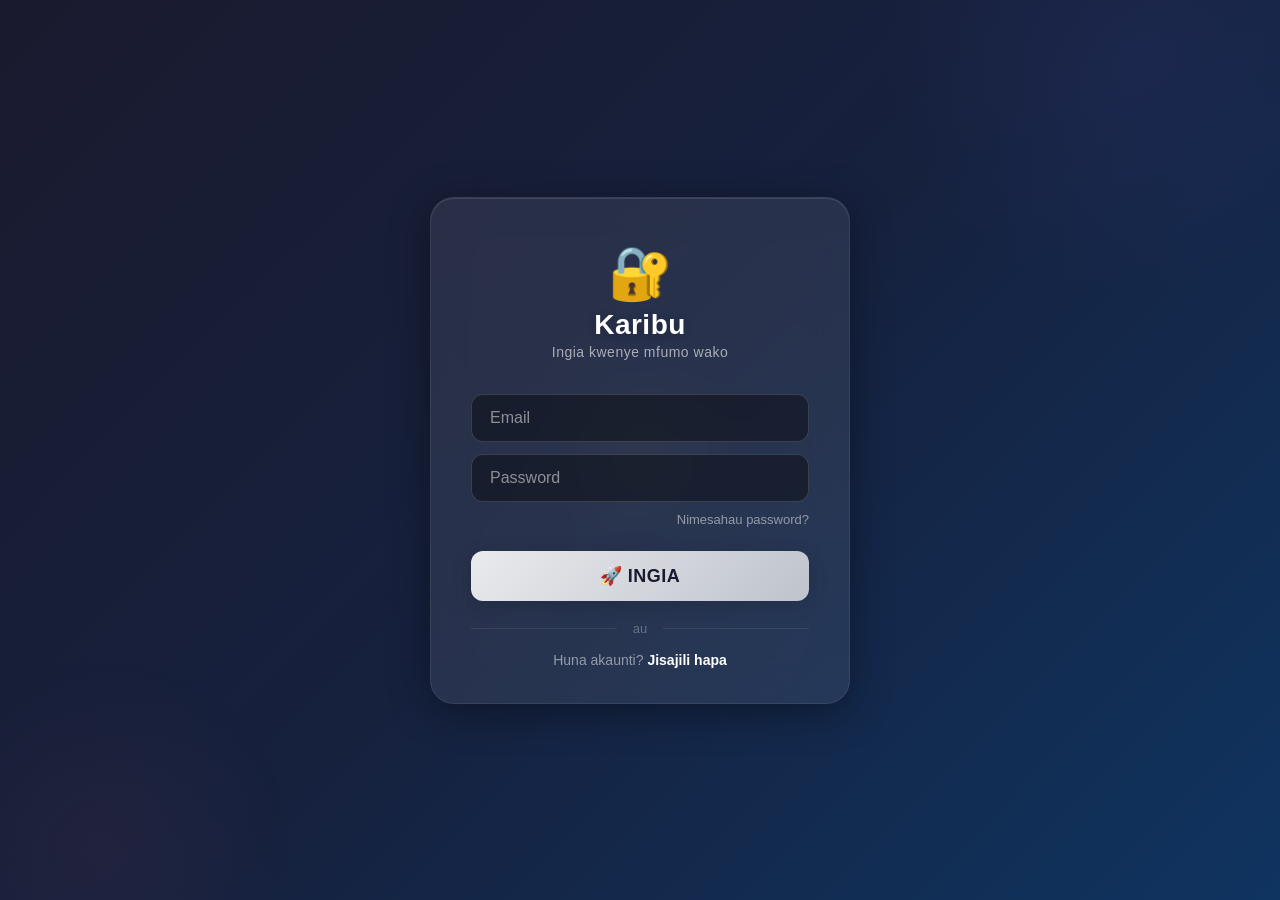
==== commit 742680fc: "Style: Removed info note and all colors from agent history - Removed info note about profit calculat" ====
--- a/dashboard/agent_dashboard.html
+++ b/dashboard/agent_dashboard.html
@@ -74,17 +74,7 @@
         .capital-form .msg.success { display: block; background: #c8e6c9; color: #1b5e20; }
         .capital-form .msg.error { display: block; background: #ffcdd2; color: #b71c1c; }
 
-        /* ===== INFO NOTES ===== */
-        .info-note {
-            background: #e3f2fd;
-            padding: 10px 15px;
-            border-radius: 8px;
-            margin-bottom: 15px;
-            border: 1px solid #90caf9;
-            font-size: 13px;
-            color: #0d47a1;
-            text-align: center;
-        }
+        /* ===== CAPITAL INFO ===== */
         .capital-info {
             background: #fff3e0;
             padding: 10px 15px;
@@ -182,9 +172,16 @@
             outline: none;
             box-shadow: 0 0 0 3px rgba(46, 125, 50, 0.1);
         }
-        .float-card-body .form-group.float-voda input { border-left: 4px solid #7B1FA2; }
-        .float-card-body .form-group.float-airtel input { border-left: 4px solid #D32F2F; }
-        .float-card-body .form-group.float-tigo input { border-left: 4px solid #1976D2; }
+
+        .float-card-body .section-title {
+            background: #f5f5f5;
+            padding: 8px 12px;
+            border-radius: 6px;
+            margin-bottom: 10px;
+            font-size: 14px;
+            color: #1a237e;
+            font-weight: 600;
+        }
 
         .float-card-body .btn-submit {
             padding: 12px;
@@ -197,6 +194,7 @@
             font-weight: bold;
             width: 100%;
             transition: background 0.3s;
+            margin-top: 10px;
         }
         .float-card-body .btn-submit:hover { background: #1b5e20; }
         .float-card-body .btn-submit:active { transform: scale(0.98); }
@@ -266,20 +264,22 @@
         .history-card-body table {
             width: 100%;
             border-collapse: collapse;
-            font-size: 13px;
-            min-width: 600px;
+            font-size: 12px;
+            min-width: 700px;
         }
         .history-card-body th {
             background: #1a237e;
             color: white;
             padding: 8px 10px;
             text-align: left;
+            font-size: 11px;
+            white-space: nowrap;
+        }
+        .history-card-body td {
+            padding: 6px 10px;
+            border-bottom: 1px solid #eee;
             font-size: 12px;
-        }
-        .history-card-body td {
-            padding: 8px 10px;
-            border-bottom: 1px solid #eee;
-            font-size: 13px;
+            color: #333;
         }
         .history-card-body tr:hover { background: #f5f5f5; }
         .history-card-body .no-data {
@@ -305,8 +305,8 @@
             .history-card-header h3 { font-size: 14px; }
             .float-card-body { padding: 15px; }
             .history-card-body { padding: 15px; }
-            .history-card-body table { font-size: 12px; min-width: 500px; }
-            .history-card-body th, .history-card-body td { padding: 6px 8px; }
+            .history-card-body table { font-size: 11px; min-width: 600px; }
+            .history-card-body th, .history-card-body td { padding: 5px 8px; }
         }
 
         @media (max-width: 480px) {
@@ -316,13 +316,13 @@
             .float-card-header h3 { font-size: 13px; }
             .history-card-header { padding: 12px 15px; }
             .history-card-header h3 { font-size: 13px; }
-            .history-card-body table { font-size: 11px; min-width: 400px; }
-            .history-card-body th, .history-card-body td { padding: 5px 6px; }
+            .history-card-body table { font-size: 10px; min-width: 500px; }
+            .history-card-body th, .history-card-body td { padding: 4px 6px; }
             .float-card-body .form-group input { font-size: 14px; padding: 8px 12px; }
         }
 
         @media (max-width: 360px) {
-            .history-card-body table { font-size: 10px; min-width: 350px; }
+            .history-card-body table { font-size: 9px; min-width: 400px; }
         }
     </style>
 </head>
@@ -330,18 +330,15 @@
     <div class="container">
         <!-- HEADER -->
         <header>
-            <h1>🤖 AGENT DASHBOARD</h1>
+            <h1>AGENT DASHBOARD</h1>
             <div>
                 <span class="user-info" id="staffName">Agent</span>
-                <button onclick="logout()" class="logout-btn">🚪 Toka</button>
+                <button onclick="logout()" class="logout-btn">Toka</button>
             </div>
         </header>
 
-        <!-- INFO NOTE -->
-        <div class="info-note">
-            📊 <strong>Faida:</strong> Jumla ya Cash + Float - <strong>Mtaji wa Sasa</strong> &nbsp;|&nbsp;
-            💰 <strong>Mtaji Mwanzo:</strong> Haubadiliki &nbsp;|&nbsp; 📈 <strong>Mtaji Sasa:</strong> Unabadilika
-        </div>
+        <!-- ===== INFO NOTE IMEFUTWA KABISA! ===== -->
+        <!-- <div class="info-note">...</div> -->
 
         <!-- CAPITAL FORM -->
         <div id="capitalSection" class="capital-form">
@@ -349,7 +346,7 @@
             <p>Weka mtaji wako wa awali. Hii itakuwa <strong>Mtaji wa Mwanzo</strong> na haitabadilika.</p>
             <div class="form-row">
                 <input type="number" id="capitalAmount" placeholder="Ingiza kiasi cha mtaji (TSh)">
-                <button onclick="setCapital()">💾 WEKA MTAJI</button>
+                <button onclick="setCapital()">WEKA MTAJI</button>
             </div>
             <div id="capitalMsg" class="msg"></div>
         </div>
@@ -364,28 +361,62 @@
         <!-- ===== FLOAT CARD WITH DROPDOWN ===== -->
         <div class="float-card">
             <div class="float-card-header" onclick="toggleFloatCard()">
-                <h3><span>📱</span> Weka Float za Mitandao</h3>
+                <h3><span>📱</span> Weka Float na Lipa za Mitandao</h3>
                 <span class="toggle-icon" id="floatToggleIcon">▼</span>
             </div>
             <div class="float-card-body" id="floatCardBody">
-                <div class="form-grid">
-                    <div class="form-group float-voda">
-                        <label><span class="icon">🟣</span> Vodacom</label>
-                        <input type="number" id="agentFloatVoda" placeholder="Float ya Voda">
-                    </div>
-                    <div class="form-group float-airtel">
-                        <label><span class="icon">🔴</span> Airtel</label>
-                        <input type="number" id="agentFloatAirtel" placeholder="Float ya Airtel">
-                    </div>
-                    <div class="form-group float-tigo">
-                        <label><span class="icon">🔵</span> Tigo</label>
-                        <input type="number" id="agentFloatTigo" placeholder="Float ya Tigo">
-                    </div>
-                    <div class="form-group full-width">
-                        <label><span class="icon">💰</span> Cash</label>
-                        <input type="number" id="agentCash" placeholder="Ingiza cash">
+                <!-- FLOAT ZA MITANDAO (KUUZA) -->
+                <div style="background:#f5f5f5; padding:12px; border-radius:8px; margin-bottom:15px;">
+                    <div class="section-title">FLOAT</div>
+                    <div class="form-grid">
+                        <div class="form-group float-halotel">
+                            <label><span class="icon"></span> Halotel Float</label>
+                            <input type="number" id="agentFloatHalotel" placeholder="Float ya Halotel">
+                        </div>
+                        <div class="form-group float-voda">
+                            <label><span class="icon"></span> Vodacom Float</label>
+                            <input type="number" id="agentFloatVoda" placeholder="Float ya Voda">
+                        </div>
+                        <div class="form-group float-airtel">
+                            <label><span class="icon"></span> Airtel Float</label>
+                            <input type="number" id="agentFloatAirtel" placeholder="Float ya Airtel">
+                        </div>
+                        <div class="form-group float-tigo">
+                            <label><span class="icon"></span> Tigo Float</label>
+                            <input type="number" id="agentFloatTigo" placeholder="Float ya Tigo">
+                        </div>
                     </div>
                 </div>
+
+                <!-- LIPA ZA MITANDAO -->
+                <div style="background:#f5f5f5; padding:12px; border-radius:8px; margin-bottom:15px;">
+                    <div class="section-title"> LIPA</div>
+                    <div class="form-grid">
+                        <div class="form-group lipa-halotel">
+                            <label><span class="icon"></span> Halotel Lipa</label>
+                            <input type="number" id="agentLipaHalotel" placeholder="Lipa ya Halotel">
+                        </div>
+                        <div class="form-group lipa-voda">
+                            <label><span class="icon"></span> Vodacom Lipa</label>
+                            <input type="number" id="agentLipaVoda" placeholder="Lipa ya Voda">
+                        </div>
+                        <div class="form-group lipa-airtel">
+                            <label><span class="icon"></span> Airtel Lipa</label>
+                            <input type="number" id="agentLipaAirtel" placeholder="Lipa ya Airtel">
+                        </div>
+                        <div class="form-group lipa-tigo">
+                            <label><span class="icon"></span> Tigo Lipa</label>
+                            <input type="number" id="agentLipaTigo" placeholder="Lipa ya Tigo">
+                        </div>
+                    </div>
+                </div>
+
+                <!-- CASH -->
+                <div class="form-group full-width">
+                    <label><span class="icon">💰</span> Cash</label>
+                    <input type="number" id="agentCash" placeholder="Ingiza cash">
+                </div>
+
                 <button class="btn-submit" onclick="submitAgentData()">💾 HIFADHI</button>
                 <div id="agentMsg" class="msg"></div>
             </div>
@@ -475,12 +506,18 @@
         // ===== SUBMIT AGENT DATA =====
         async function submitAgentData() {
             const cash = document.getElementById('agentCash').value.trim();
+            const floatHalotel = document.getElementById('agentFloatHalotel').value.trim();
             const floatVoda = document.getElementById('agentFloatVoda').value.trim();
             const floatAirtel = document.getElementById('agentFloatAirtel').value.trim();
             const floatTigo = document.getElementById('agentFloatTigo').value.trim();
+            const lipaHalotel = document.getElementById('agentLipaHalotel').value.trim();
+            const lipaVoda = document.getElementById('agentLipaVoda').value.trim();
+            const lipaAirtel = document.getElementById('agentLipaAirtel').value.trim();
+            const lipaTigo = document.getElementById('agentLipaTigo').value.trim();
             const msg = document.getElementById('agentMsg');
 
-            if (!cash && !floatVoda && !floatAirtel && !floatTigo) {
+            if (!cash && !floatHalotel && !floatVoda && !floatAirtel && !floatTigo && 
+                !lipaHalotel && !lipaVoda && !lipaAirtel && !lipaTigo) {
                 showMessage(msg, '❌ Tafadhali jaza angalau sehemu moja!', 'error');
                 return;
             }
@@ -488,19 +525,34 @@
             showMessage(msg, '⏳ Inahifadhi...', 'success');
 
             try {
-                const response = await fetch(
-                    `${API_URL}/agent/add?cash=${parseFloat(cash) || 0}&float_voda=${parseFloat(floatVoda) || 0}&float_airtel=${parseFloat(floatAirtel) || 0}&float_tigo=${parseFloat(floatTigo) || 0}`,
-                    { method: 'POST', headers: { 'Authorization': 'Bearer ' + token } }
-                );
+                let url = `${API_URL}/agent/add?cash=${parseFloat(cash) || 0}`;
+                url += `&float_halotel=${parseFloat(floatHalotel) || 0}`;
+                url += `&float_voda=${parseFloat(floatVoda) || 0}`;
+                url += `&float_airtel=${parseFloat(floatAirtel) || 0}`;
+                url += `&float_tigo=${parseFloat(floatTigo) || 0}`;
+                url += `&lipa_halotel=${parseFloat(lipaHalotel) || 0}`;
+                url += `&lipa_voda=${parseFloat(lipaVoda) || 0}`;
+                url += `&lipa_airtel=${parseFloat(lipaAirtel) || 0}`;
+                url += `&lipa_tigo=${parseFloat(lipaTigo) || 0}`;
+
+                const response = await fetch(url, {
+                    method: 'POST',
+                    headers: { 'Authorization': 'Bearer ' + token }
+                });
 
                 const data = await response.json();
 
                 if (response.ok) {
                     showMessage(msg, '✅ ' + data.message, 'success');
                     document.getElementById('agentCash').value = '';
+                    document.getElementById('agentFloatHalotel').value = '';
                     document.getElementById('agentFloatVoda').value = '';
                     document.getElementById('agentFloatAirtel').value = '';
                     document.getElementById('agentFloatTigo').value = '';
+                    document.getElementById('agentLipaHalotel').value = '';
+                    document.getElementById('agentLipaVoda').value = '';
+                    document.getElementById('agentLipaAirtel').value = '';
+                    document.getElementById('agentLipaTigo').value = '';
                     
                     const floatBody = document.getElementById('floatCardBody');
                     const floatIcon = document.getElementById('floatToggleIcon');
@@ -516,7 +568,7 @@
             }
         }
 
-        // ===== LOAD MY DATA =====
+        // ===== LOAD MY DATA (RANGI ZIMEONDOKA) =====
         async function loadMyData() {
             try {
                 const res = await fetch(`${API_URL}/agent/my_data`, {
@@ -543,26 +595,63 @@
 
                 document.getElementById('staffName').textContent = data.staff_name || 'Agent';
 
-                // History
+                // History - RANGI ZIMEONDOKA KABISA!
                 const container = document.getElementById('historyList');
                 if (!data.history || data.history.length === 0) {
                     container.innerHTML = '<p class="no-data">Hakuna historia</p>';
                     return;
                 }
 
-                let html = `<table><thead><tr><th>#</th><th>Tarehe</th><th>Cash</th><th>Voda</th><th>Airtel</th><th>Tigo</th><th>Jumla Float</th><th>Jumla</th><th>Faida</th></tr></thead><tbody>`;
+                let html = `
+                    <table>
+                        <thead>
+                            <tr>
+                                <th>#</th>
+                                <th>Tarehe</th>
+                                <th>Cash</th>
+                                <th>Halotel F</th>
+                                <th>Voda F</th>
+                                <th>Airtel F</th>
+                                <th>Tigo F</th>
+                                <th>Jumla Float</th>
+                                <th>Halotel L</th>
+                                <th>Voda L</th>
+                                <th>Airtel L</th>
+                                <th>Tigo L</th>
+                                <th>Jumla Lipa</th>
+                                <th>Jumla</th>
+                                <th>Faida</th>
+                            </tr>
+                        </thead>
+                        <tbody>
+                `;
+
                 data.history.forEach((item, index) => {
-                    const totalFloat = item.float_voda + item.float_airtel + item.float_tigo;
-                    const profitClass = item.daily_profit >= 0 ? 'color: #2e7d32;' : 'color: #d32f2f;';
-                    html += `<tr><td>${index + 1}</td><td>${item.date}</td>
-                        <td>${item.cash.toLocaleString()} TSh</td>
-                        <td style="color:#7B1FA2;">${item.float_voda.toLocaleString()} TSh</td>
-                        <td style="color:#D32F2F;">${item.float_airtel.toLocaleString()} TSh</td>
-                        <td style="color:#1976D2;">${item.float_tigo.toLocaleString()} TSh</td>
-                        <td><strong>${totalFloat.toLocaleString()} TSh</strong></td>
-                        <td><strong style="color:#1a237e;">${item.daily_total.toLocaleString()} TSh</strong></td>
-                        <td><strong style="${profitClass}">${item.daily_profit.toLocaleString()} TSh</strong></td></tr>`;
+                    const totalFloat = item.float_halotel + item.float_voda + item.float_airtel + item.float_tigo;
+                    const totalLipa = item.lipa_halotel + item.lipa_voda + item.lipa_airtel + item.lipa_tigo;
+                    const profitClass = item.daily_profit >= 0 ? 'color: #2e7d32; font-weight:bold;' : 'color: #d32f2f; font-weight:bold;';
+                    
+                    html += `
+                        <tr>
+                            <td>${index + 1}</td>
+                            <td>${item.date}</td>
+                            <td>${item.cash.toLocaleString()} TSh</td>
+                            <td>${item.float_halotel.toLocaleString()} TSh</td>
+                            <td>${item.float_voda.toLocaleString()} TSh</td>
+                            <td>${item.float_airtel.toLocaleString()} TSh</td>
+                            <td>${item.float_tigo.toLocaleString()} TSh</td>
+                            <td><strong>${totalFloat.toLocaleString()} TSh</strong></td>
+                            <td>${item.lipa_halotel.toLocaleString()} TSh</td>
+                            <td>${item.lipa_voda.toLocaleString()} TSh</td>
+                            <td>${item.lipa_airtel.toLocaleString()} TSh</td>
+                            <td>${item.lipa_tigo.toLocaleString()} TSh</td>
+                            <td><strong>${totalLipa.toLocaleString()} TSh</strong></td>
+                            <td><strong style="color:#1a237e;">${item.daily_total.toLocaleString()} TSh</strong></td>
+                            <td><strong style="${profitClass}">${item.daily_profit.toLocaleString()} TSh</strong></td>
+                        </tr>
+                    `;
                 });
+
                 html += '</tbody></table>';
                 container.innerHTML = html;
 
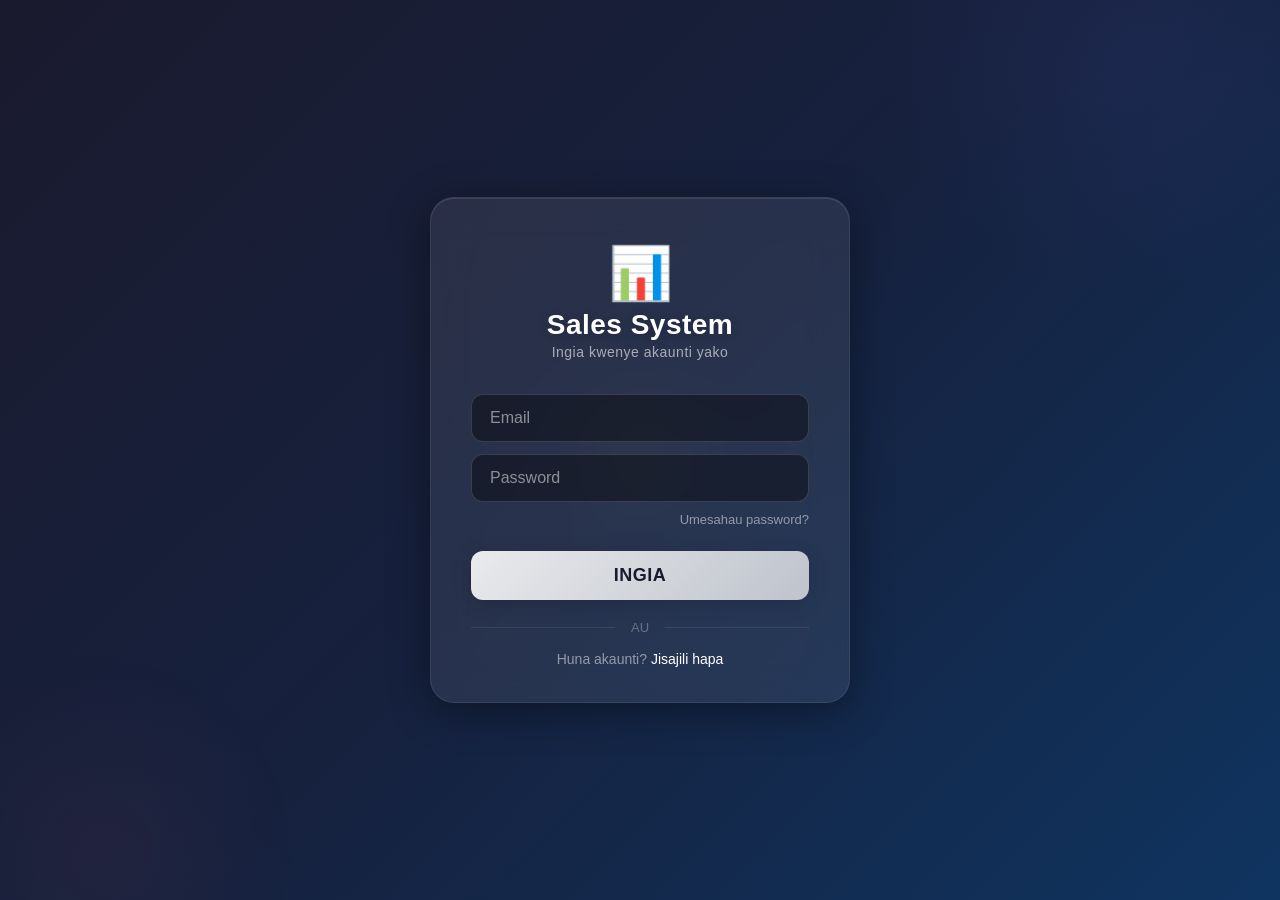
==== commit fd51fd2b: "Agent dashboard: notes section, login: userId" ====
--- a/dashboard/agent_dashboard.html
+++ b/dashboard/agent_dashboard.html
@@ -4,331 +4,154 @@
     <meta charset="UTF-8">
     <meta name="viewport" content="width=device-width, initial-scale=1.0">
     <title>Agent Dashboard</title>
+    <link rel="stylesheet" href="shared.css">
     <style>
-        * { margin: 0; padding: 0; box-sizing: border-box; font-family: 'Segoe UI', sans-serif; }
-        body { background: #f0f2f5; padding: 15px; }
-        .container { max-width: 1200px; margin: 0 auto; }
+        * { margin:0; padding:0; box-sizing:border-box; font-family:'Segoe UI',sans-serif; }
+        body { background:var(--bg-color); padding:15px; color:var(--text-color); }
+        .container { max-width:1200px; margin:0 auto; }
 
         /* ===== HEADER ===== */
         header {
-            background: linear-gradient(135deg, #e65100, #bf360c);
-            color: white;
-            padding: 15px 20px;
-            border-radius: 12px;
-            display: flex;
-            justify-content: space-between;
-            align-items: center;
-            margin-bottom: 20px;
-            flex-wrap: wrap;
-        }
-        header h1 { font-size: 20px; }
-        .logout-btn {
-            background: #d32f2f;
-            color: white;
-            border: none;
-            padding: 8px 16px;
-            border-radius: 6px;
-            cursor: pointer;
-            font-size: 14px;
-        }
-        .logout-btn:hover { background: #b71c1c; }
-        .user-info { color: white; margin-right: 15px; font-weight: 500; }
+            background:linear-gradient(135deg,#e65100,#bf360c);
+            color:white; padding:15px 20px; border-radius:12px;
+            display:flex; justify-content:space-between; align-items:center;
+            margin-bottom:20px; flex-wrap:wrap; gap:10px;
+        }
+        header h1 { font-size:20px; }
+        .logout-btn { background:#d32f2f; color:white; border:none; padding:8px 16px; border-radius:6px; cursor:pointer; font-size:14px; }
+        .logout-btn:hover { background:#b71c1c; }
+        .user-info { color:white; margin-right:15px; font-weight:500; }
 
         /* ===== CAPITAL FORM ===== */
         .capital-form {
-            background: linear-gradient(135deg, #fff3e0, #ffe0b2);
-            padding: 20px;
-            border-radius: 12px;
-            box-shadow: 0 2px 8px rgba(0,0,0,0.1);
-            margin-bottom: 20px;
-            border: 2px solid #ffcc80;
-        }
-        .capital-form h2 { color: #e65100; margin-bottom: 8px; font-size: 18px; }
-        .capital-form p { color: #555; margin-bottom: 12px; font-size: 13px; }
-        .capital-form .form-row {
-            display: flex;
-            gap: 12px;
-            flex-wrap: wrap;
-            align-items: center;
-        }
+            background:linear-gradient(135deg,#fff3e0,#ffe0b2);
+            padding:20px; border-radius:12px; box-shadow:0 2px 8px rgba(0,0,0,0.1);
+            margin-bottom:20px; border:2px solid #ffcc80;
+        }
+        .capital-form h2 { color:#e65100; margin-bottom:8px; font-size:18px; }
+        .capital-form p { color:#555; margin-bottom:12px; font-size:13px; }
+        .capital-form .form-row { display:flex; gap:12px; flex-wrap:wrap; align-items:center; }
         .capital-form input {
-            flex: 1;
-            padding: 10px 14px;
-            border: 1px solid #ddd;
-            border-radius: 8px;
-            font-size: 15px;
-            min-width: 180px;
+            flex:1; padding:10px 14px; border:1px solid #ddd;
+            border-radius:8px; font-size:15px; min-width:180px;
         }
         .capital-form button {
-            padding: 10px 25px;
-            background: #e65100;
-            color: white;
-            border: none;
-            border-radius: 8px;
-            font-size: 15px;
-            cursor: pointer;
-            font-weight: bold;
-        }
-        .capital-form button:hover { background: #bf360c; }
-        .capital-form .msg { margin-top: 10px; padding: 10px; border-radius: 6px; font-weight: bold; display: none; font-size: 14px; }
-        .capital-form .msg.success { display: block; background: #c8e6c9; color: #1b5e20; }
-        .capital-form .msg.error { display: block; background: #ffcdd2; color: #b71c1c; }
+            padding:10px 25px; background:#e65100; color:white;
+            border:none; border-radius:8px; font-size:15px;
+            cursor:pointer; font-weight:bold;
+        }
+        .capital-form button:hover { background:#bf360c; }
+        .capital-form button:disabled { opacity:0.6; cursor:not-allowed; }
 
         /* ===== CAPITAL INFO ===== */
         .capital-info {
-            background: #fff3e0;
-            padding: 10px 15px;
-            border-radius: 8px;
-            margin-bottom: 15px;
-            border: 1px solid #ffcc80;
-            font-size: 13px;
-            color: #555;
-            text-align: center;
-        }
-
-        /* ===== FLOAT CARD WITH DROPDOWN ===== */
-        .float-card {
-            background: white;
-            border-radius: 12px;
-            box-shadow: 0 2px 8px rgba(0,0,0,0.1);
-            margin-bottom: 20px;
-            overflow: hidden;
-            border: 1px solid #e0e0e0;
-        }
-        .float-card-header {
-            background: linear-gradient(135deg, #2e7d32, #1b5e20);
-            color: white;
-            padding: 14px 20px;
-            display: flex;
-            justify-content: space-between;
-            align-items: center;
-            cursor: pointer;
-            transition: background 0.3s;
-            user-select: none;
-        }
-        .float-card-header:hover {
-            background: linear-gradient(135deg, #1b5e20, #0d3d12);
-        }
-        .float-card-header h3 {
-            font-size: 16px;
-            font-weight: 600;
-            margin: 0;
-            display: flex;
-            align-items: center;
-            gap: 8px;
-        }
-        .float-card-header h3 span { font-size: 20px; }
-        .float-card-header .toggle-icon {
-            font-size: 22px;
-            transition: transform 0.3s ease;
-        }
-        .float-card-header .toggle-icon.open {
-            transform: rotate(180deg);
-        }
-
-        .float-card-body {
-            padding: 20px;
-            display: none;
-            animation: fadeIn 0.3s ease;
-        }
-        .float-card-body.open {
-            display: block;
-        }
+            background:#fff3e0; padding:10px 15px; border-radius:8px;
+            margin-bottom:15px; border:1px solid #ffcc80;
+            font-size:13px; color:#555; text-align:center;
+        }
+
+        /* ===== CARD ===== */
+        .card {
+            background:var(--card-bg); border-radius:12px;
+            box-shadow:0 2px 8px rgba(0,0,0,0.1);
+            margin-bottom:20px; overflow:hidden; border:1px solid var(--border-color);
+        }
+        .card-header {
+            color:white; padding:14px 20px; display:flex;
+            justify-content:space-between; align-items:center;
+            cursor:pointer; transition:background 0.3s; user-select:none;
+        }
+        .card-header.float { background:linear-gradient(135deg,#2e7d32,#1b5e20); }
+        .card-header.float:hover { background:linear-gradient(135deg,#1b5e20,#0d3d12); }
+        .card-header.history { background:linear-gradient(135deg,#1a237e,#0d47a1); }
+        .card-header.history:hover { background:linear-gradient(135deg,#0d47a1,#0a1a5e); }
+        .card-header.notes { background:linear-gradient(135deg,#9c27b0,#6a1b9a); }
+        .card-header.notes:hover { background:linear-gradient(135deg,#6a1b9a,#4a148c); }
+        .card-header h3 { font-size:16px; font-weight:600; display:flex; align-items:center; gap:8px; }
+        .card-header h3 span { font-size:20px; }
+        .toggle-icon { font-size:22px; transition:transform 0.3s ease; }
+        .toggle-icon.open { transform:rotate(180deg); }
+
+        .card-body {
+            padding:20px; display:none; animation:fadeIn 0.3s ease; overflow-x:auto;
+        }
+        .card-body.open { display:block; }
 
         @keyframes fadeIn {
-            from { opacity: 0; transform: translateY(-10px); }
-            to { opacity: 1; transform: translateY(0); }
-        }
-
-        .float-card-body .form-grid {
-            display: grid;
-            grid-template-columns: 1fr 1fr;
-            gap: 15px;
-        }
-        .float-card-body .form-group {
-            display: flex;
-            flex-direction: column;
-        }
-        .float-card-body .form-group.full-width {
-            grid-column: 1 / -1;
-        }
-        .float-card-body .form-group label {
-            font-size: 13px;
-            font-weight: 600;
-            color: #555;
-            margin-bottom: 4px;
-        }
-        .float-card-body .form-group label .icon { margin-right: 5px; }
-        .float-card-body .form-group input {
-            padding: 10px 14px;
-            border: 1px solid #ddd;
-            border-radius: 8px;
-            font-size: 15px;
-            width: 100%;
-            transition: border-color 0.3s;
-        }
-        .float-card-body .form-group input:focus {
-            border-color: #2e7d32;
-            outline: none;
-            box-shadow: 0 0 0 3px rgba(46, 125, 50, 0.1);
-        }
-
-        .float-card-body .section-title {
-            background: #f5f5f5;
-            padding: 8px 12px;
-            border-radius: 6px;
-            margin-bottom: 10px;
-            font-size: 14px;
-            color: #1a237e;
-            font-weight: 600;
-        }
-
-        .float-card-body .btn-submit {
-            padding: 12px;
-            background: #2e7d32;
-            color: white;
-            border: none;
-            border-radius: 8px;
-            font-size: 16px;
-            cursor: pointer;
-            font-weight: bold;
-            width: 100%;
-            transition: background 0.3s;
-            margin-top: 10px;
-        }
-        .float-card-body .btn-submit:hover { background: #1b5e20; }
-        .float-card-body .btn-submit:active { transform: scale(0.98); }
-
-        .float-card-body .msg {
-            margin-top: 12px;
-            padding: 10px;
-            border-radius: 6px;
-            font-weight: bold;
-            display: none;
-            font-size: 14px;
-            text-align: center;
-        }
-        .float-card-body .msg.success { display: block; background: #c8e6c9; color: #1b5e20; }
-        .float-card-body .msg.error { display: block; background: #ffcdd2; color: #b71c1c; }
-
-        /* ===== HISTORY CARD WITH DROPDOWN ===== */
-        .history-card {
-            background: white;
-            border-radius: 12px;
-            box-shadow: 0 2px 8px rgba(0,0,0,0.1);
-            margin-bottom: 20px;
-            overflow: hidden;
-            border: 1px solid #e0e0e0;
-        }
-        .history-card-header {
-            background: linear-gradient(135deg, #1a237e, #0d47a1);
-            color: white;
-            padding: 14px 20px;
-            display: flex;
-            justify-content: space-between;
-            align-items: center;
-            cursor: pointer;
-            transition: background 0.3s;
-            user-select: none;
-        }
-        .history-card-header:hover {
-            background: linear-gradient(135deg, #0d47a1, #0a1a5e);
-        }
-        .history-card-header h3 {
-            font-size: 16px;
-            font-weight: 600;
-            margin: 0;
-            display: flex;
-            align-items: center;
-            gap: 8px;
-        }
-        .history-card-header h3 span { font-size: 20px; }
-        .history-card-header .toggle-icon {
-            font-size: 22px;
-            transition: transform 0.3s ease;
-        }
-        .history-card-header .toggle-icon.open {
-            transform: rotate(180deg);
-        }
-
-        .history-card-body {
-            padding: 20px;
-            display: none;
-            animation: fadeIn 0.3s ease;
-            overflow-x: auto;
-        }
-        .history-card-body.open {
-            display: block;
-        }
-
-        .history-card-body table {
-            width: 100%;
-            border-collapse: collapse;
-            font-size: 12px;
-            min-width: 700px;
-        }
-        .history-card-body th {
-            background: #1a237e;
-            color: white;
-            padding: 8px 10px;
-            text-align: left;
-            font-size: 11px;
-            white-space: nowrap;
-        }
-        .history-card-body td {
-            padding: 6px 10px;
-            border-bottom: 1px solid #eee;
-            font-size: 12px;
-            color: #333;
-        }
-        .history-card-body tr:hover { background: #f5f5f5; }
-        .history-card-body .no-data {
-            text-align: center;
-            padding: 30px;
-            color: #999;
-            font-size: 14px;
-        }
+            from { opacity:0; transform:translateY(-10px); }
+            to { opacity:1; transform:translateY(0); }
+        }
+
+        .form-grid { display:grid; grid-template-columns:1fr 1fr; gap:15px; }
+        .form-group { display:flex; flex-direction:column; }
+        .form-group.full-width { grid-column:1 / -1; }
+        .form-group label { font-size:13px; font-weight:600; color:#555; margin-bottom:4px; }
+        .form-group label .icon { margin-right:5px; }
+        .form-group input {
+            padding:10px 14px; border:1px solid #ddd;
+            border-radius:8px; font-size:15px; width:100%;
+            transition:border-color 0.3s;
+        }
+        .form-group input:focus {
+            border-color:#2e7d32; outline:none;
+            box-shadow:0 0 0 3px rgba(46,125,50,0.1);
+        }
+
+        .section-title {
+            background:#f5f5f5; padding:8px 12px; border-radius:6px;
+            margin-bottom:10px; font-size:14px; color:#1a237e; font-weight:600;
+        }
+
+        .btn-submit {
+            padding:12px; background:#2e7d32; color:white; border:none;
+            border-radius:8px; font-size:16px; cursor:pointer;
+            font-weight:bold; width:100%; transition:background 0.3s; margin-top:10px;
+        }
+        .btn-submit:hover { background:#1b5e20; }
+        .btn-submit:active { transform:scale(0.98); }
+        .btn-submit:disabled { opacity:0.6; cursor:not-allowed; }
+
+        /* ===== TABLE ===== */
+        table { width:100%; border-collapse:collapse; font-size:12px; min-width:700px; }
+        th { background:#1a237e; color:white; padding:8px 10px; text-align:left; font-size:11px; white-space:nowrap; }
+        td { padding:6px 10px; border-bottom:1px solid var(--border-color); font-size:12px; color:var(--text-color); }
+        tr:hover { background:rgba(26,35,126,0.05); }
+        .no-data { text-align:center; padding:30px; color:#999; font-size:14px; }
+
+        /* ===== NOTES ===== */
+        .note-item {
+            background:#f3e5f5; padding:12px 16px; border-radius:8px;
+            margin-bottom:10px; border-left:4px solid #9c27b0;
+        }
+        .note-item p { margin:0 0 6px 0; color:var(--text-color); font-size:14px; }
+        .note-item small { color:#888; font-size:11px; }
 
         /* ===== RESPONSIVE ===== */
-        @media (max-width: 768px) {
-            .float-card-body .form-grid {
-                grid-template-columns: 1fr;
-            }
-            .float-card-body .form-group.full-width {
-                grid-column: 1;
-            }
-            .capital-form .form-row { flex-direction: column; }
-            .capital-form input { min-width: auto; width: 100%; }
-            .capital-form button { width: 100%; }
-            header { flex-direction: column; text-align: center; gap: 8px; }
-            .float-card-header h3 { font-size: 14px; }
-            .history-card-header h3 { font-size: 14px; }
-            .float-card-body { padding: 15px; }
-            .history-card-body { padding: 15px; }
-            .history-card-body table { font-size: 11px; min-width: 600px; }
-            .history-card-body th, .history-card-body td { padding: 5px 8px; }
-        }
-
-        @media (max-width: 480px) {
-            body { padding: 10px; }
-            header h1 { font-size: 17px; }
-            .float-card-header { padding: 12px 15px; }
-            .float-card-header h3 { font-size: 13px; }
-            .history-card-header { padding: 12px 15px; }
-            .history-card-header h3 { font-size: 13px; }
-            .history-card-body table { font-size: 10px; min-width: 500px; }
-            .history-card-body th, .history-card-body td { padding: 4px 6px; }
-            .float-card-body .form-group input { font-size: 14px; padding: 8px 12px; }
-        }
-
-        @media (max-width: 360px) {
-            .history-card-body table { font-size: 9px; min-width: 400px; }
+        @media (max-width:768px) {
+            .form-grid { grid-template-columns:1fr; }
+            .form-group.full-width { grid-column:1; }
+            .capital-form .form-row { flex-direction:column; }
+            .capital-form input { min-width:auto; width:100%; }
+            .capital-form button { width:100%; }
+            header { flex-direction:column; text-align:center; gap:8px; }
+            .card-header h3 { font-size:14px; }
+            .card-body { padding:15px; }
+            table { font-size:11px; min-width:600px; }
+            th, td { padding:5px 8px; }
+        }
+        @media (max-width:480px) {
+            body { padding:10px; }
+            header h1 { font-size:17px; }
+            .card-header { padding:12px 15px; }
+            .card-header h3 { font-size:13px; }
+            table { font-size:10px; min-width:500px; }
+            th, td { padding:4px 6px; }
+            .form-group input { font-size:14px; padding:8px 12px; }
         }
     </style>
 </head>
 <body>
     <div class="container">
-        <!-- HEADER -->
         <header>
             <h1>AGENT DASHBOARD</h1>
             <div>
@@ -337,18 +160,14 @@
             </div>
         </header>
 
-        <!-- ===== INFO NOTE IMEFUTWA KABISA! ===== -->
-        <!-- <div class="info-note">...</div> -->
-
         <!-- CAPITAL FORM -->
-        <div id="capitalSection" class="capital-form">
+        <div id="capitalSection" class="capital-form" style="display:none;">
             <h2>💰 Weka Mtaji (Capital)</h2>
             <p>Weka mtaji wako wa awali. Hii itakuwa <strong>Mtaji wa Mwanzo</strong> na haitabadilika.</p>
             <div class="form-row">
-                <input type="number" id="capitalAmount" placeholder="Ingiza kiasi cha mtaji (TSh)">
-                <button onclick="setCapital()">WEKA MTAJI</button>
-            </div>
-            <div id="capitalMsg" class="msg"></div>
+                <input type="number" id="capitalAmount" placeholder="Ingiza kiasi cha mtaji (TSh)" min="1">
+                <button id="capitalBtn" onclick="setCapital()">WEKA MTAJI</button>
+            </div>
         </div>
 
         <!-- CAPITAL INFO -->
@@ -358,236 +177,217 @@
             📈 <strong>Jumla Faida:</strong> <span id="displayProfit" style="color:#2e7d32; font-weight:bold;">0</span> TSh
         </div>
 
-        <!-- ===== FLOAT CARD WITH DROPDOWN ===== -->
-        <div class="float-card">
-            <div class="float-card-header" onclick="toggleFloatCard()">
+        <!-- ===== NOTES FROM ADMIN (#8) ===== -->
+        <div id="notesSection" class="card" style="display:none;">
+            <div class="card-header notes" onclick="toggleCard('notes')">
+                <h3><span>📝</span> Notes kutoka Admin</h3>
+                <span class="toggle-icon" id="notesIcon">▼</span>
+            </div>
+            <div class="card-body" id="notesBody">
+                <div id="notesList"><p class="no-data">Loading...</p></div>
+            </div>
+        </div>
+
+        <!-- FLOAT CARD -->
+        <div class="card">
+            <div class="card-header float" onclick="toggleCard('float')">
                 <h3><span>📱</span> Weka Float na Lipa za Mitandao</h3>
-                <span class="toggle-icon" id="floatToggleIcon">▼</span>
-            </div>
-            <div class="float-card-body" id="floatCardBody">
-                <!-- FLOAT ZA MITANDAO (KUUZA) -->
+                <span class="toggle-icon" id="floatIcon">▼</span>
+            </div>
+            <div class="card-body" id="floatBody">
+                <!-- FLOAT -->
                 <div style="background:#f5f5f5; padding:12px; border-radius:8px; margin-bottom:15px;">
                     <div class="section-title">FLOAT</div>
                     <div class="form-grid">
-                        <div class="form-group float-halotel">
-                            <label><span class="icon"></span> Halotel Float</label>
-                            <input type="number" id="agentFloatHalotel" placeholder="Float ya Halotel">
-                        </div>
-                        <div class="form-group float-voda">
-                            <label><span class="icon"></span> Vodacom Float</label>
-                            <input type="number" id="agentFloatVoda" placeholder="Float ya Voda">
-                        </div>
-                        <div class="form-group float-airtel">
-                            <label><span class="icon"></span> Airtel Float</label>
-                            <input type="number" id="agentFloatAirtel" placeholder="Float ya Airtel">
-                        </div>
-                        <div class="form-group float-tigo">
-                            <label><span class="icon"></span> Tigo Float</label>
-                            <input type="number" id="agentFloatTigo" placeholder="Float ya Tigo">
+                        <div class="form-group">
+                            <label>Halotel Float</label>
+                            <input type="number" id="floatHalotel" placeholder="Float ya Halotel" min="0">
+                        </div>
+                        <div class="form-group">
+                            <label>Vodacom Float</label>
+                            <input type="number" id="floatVoda" placeholder="Float ya Voda" min="0">
+                        </div>
+                        <div class="form-group">
+                            <label>Airtel Float</label>
+                            <input type="number" id="floatAirtel" placeholder="Float ya Airtel" min="0">
+                        </div>
+                        <div class="form-group">
+                            <label>Tigo Float</label>
+                            <input type="number" id="floatTigo" placeholder="Float ya Tigo" min="0">
                         </div>
                     </div>
                 </div>
 
-                <!-- LIPA ZA MITANDAO -->
+                <!-- LIPA -->
                 <div style="background:#f5f5f5; padding:12px; border-radius:8px; margin-bottom:15px;">
-                    <div class="section-title"> LIPA</div>
+                    <div class="section-title">LIPA</div>
                     <div class="form-grid">
-                        <div class="form-group lipa-halotel">
-                            <label><span class="icon"></span> Halotel Lipa</label>
-                            <input type="number" id="agentLipaHalotel" placeholder="Lipa ya Halotel">
-                        </div>
-                        <div class="form-group lipa-voda">
-                            <label><span class="icon"></span> Vodacom Lipa</label>
-                            <input type="number" id="agentLipaVoda" placeholder="Lipa ya Voda">
-                        </div>
-                        <div class="form-group lipa-airtel">
-                            <label><span class="icon"></span> Airtel Lipa</label>
-                            <input type="number" id="agentLipaAirtel" placeholder="Lipa ya Airtel">
-                        </div>
-                        <div class="form-group lipa-tigo">
-                            <label><span class="icon"></span> Tigo Lipa</label>
-                            <input type="number" id="agentLipaTigo" placeholder="Lipa ya Tigo">
+                        <div class="form-group">
+                            <label>Halotel Lipa</label>
+                            <input type="number" id="lipaHalotel" placeholder="Lipa ya Halotel" min="0">
+                        </div>
+                        <div class="form-group">
+                            <label>Vodacom Lipa</label>
+                            <input type="number" id="lipaVoda" placeholder="Lipa ya Voda" min="0">
+                        </div>
+                        <div class="form-group">
+                            <label>Airtel Lipa</label>
+                            <input type="number" id="lipaAirtel" placeholder="Lipa ya Airtel" min="0">
+                        </div>
+                        <div class="form-group">
+                            <label>Tigo Lipa</label>
+                            <input type="number" id="lipaTigo" placeholder="Lipa ya Tigo" min="0">
                         </div>
                     </div>
                 </div>
 
                 <!-- CASH -->
                 <div class="form-group full-width">
-                    <label><span class="icon">💰</span> Cash</label>
-                    <input type="number" id="agentCash" placeholder="Ingiza cash">
+                    <label>💰 Cash</label>
+                    <input type="number" id="cash" placeholder="Ingiza cash" min="0">
                 </div>
 
-                <button class="btn-submit" onclick="submitAgentData()">💾 HIFADHI</button>
-                <div id="agentMsg" class="msg"></div>
+                <button class="btn-submit" id="submitBtn" onclick="submitData()">💾 HIFADHI</button>
             </div>
         </div>
 
-        <!-- ===== HISTORY CARD WITH DROPDOWN ===== -->
-        <div class="history-card">
-            <div class="history-card-header" onclick="toggleHistoryCard()">
+        <!-- HISTORY CARD -->
+        <div class="card">
+            <div class="card-header history" onclick="toggleCard('history')">
                 <h3><span>📋</span> Historia Yangu</h3>
-                <span class="toggle-icon" id="historyToggleIcon">▼</span>
-            </div>
-            <div class="history-card-body" id="historyCardBody">
+                <span class="toggle-icon" id="historyIcon">▼</span>
+            </div>
+            <div class="card-body" id="historyBody">
                 <div id="historyList"><p class="no-data">Loading...</p></div>
             </div>
         </div>
     </div>
 
+    <script src="shared.js"></script>
     <script>
         const API_URL = window.location.origin;
         const token = localStorage.getItem('token');
 
-        if (!token) { window.location.href = 'login.html'; }
-
-        function logout() {
-            localStorage.removeItem('token');
-            localStorage.removeItem('userEmail');
-            localStorage.removeItem('userRole');
-            localStorage.removeItem('staffType');
-            window.location.href = 'login.html';
-        }
-
-        function showMessage(element, text, type) {
-            element.textContent = text;
-            element.className = 'msg ' + type;
-        }
-
-        // ===== TOGGLE FLOAT CARD =====
-        function toggleFloatCard() {
-            const body = document.getElementById('floatCardBody');
-            const icon = document.getElementById('floatToggleIcon');
-            body.classList.toggle('open');
-            icon.classList.toggle('open');
-        }
-
-        // ===== TOGGLE HISTORY CARD =====
-        function toggleHistoryCard() {
-            const body = document.getElementById('historyCardBody');
-            const icon = document.getElementById('historyToggleIcon');
-            body.classList.toggle('open');
-            icon.classList.toggle('open');
-        }
-
-        // ===== SET CAPITAL =====
+        if (!token) window.location.href = 'login.html';
+
+        // ============ HELPERS ============
+        // escapeHtml, fmt, showToast, apiFetch, toggleTheme, logout zipo kwenye shared.js
+
+        // ============ TOGGLE CARDS ============
+        function toggleCard(which) {
+            if (which === 'float') {
+                document.getElementById('floatBody').classList.toggle('open');
+                document.getElementById('floatIcon').classList.toggle('open');
+            } else if (which === 'history') {
+                document.getElementById('historyBody').classList.toggle('open');
+                document.getElementById('historyIcon').classList.toggle('open');
+            } else if (which === 'notes') {
+                document.getElementById('notesBody').classList.toggle('open');
+                document.getElementById('notesIcon').classList.toggle('open');
+            }
+        }
+
+        // ============ SET CAPITAL ============
         async function setCapital() {
-            const capitalAmount = document.getElementById('capitalAmount').value.trim();
-            const msg = document.getElementById('capitalMsg');
-
-            if (!capitalAmount || parseFloat(capitalAmount) <= 0) {
-                showMessage(msg, '❌ Tafadhali ingiza kiasi sahihi cha mtaji!', 'error');
+            const amount = parseFloat(document.getElementById('capitalAmount').value);
+            const btn = document.getElementById('capitalBtn');
+
+            if (!amount || amount <= 0) {
+                showToast('❌ Tafadhali ingiza kiasi sahihi cha mtaji!', 'error');
                 return;
             }
 
-            showMessage(msg, '⏳ Inaweka mtaji...', 'success');
+            btn.disabled = true;
+            showToast('⏳ Inaweka mtaji...', 'info');
 
             try {
-                const response = await fetch(
-                    `${API_URL}/agent/set_capital?capital_amount=${parseFloat(capitalAmount)}`,
-                    { method: 'POST', headers: { 'Authorization': 'Bearer ' + token } }
-                );
-
-                const data = await response.json();
-
-                if (response.ok) {
-                    showMessage(msg, '✅ ' + data.message, 'success');
+                const res = await apiFetch(`/agent/set_capital?capital_amount=${amount}`, { method: 'POST' });
+                if (!res) return;
+                const data = await res.json();
+
+                if (res.ok) {
+                    showToast('✅ ' + data.message, 'success');
                     document.getElementById('capitalAmount').value = '';
-                    document.getElementById('capitalSection').style.display = 'none';
-                    document.getElementById('capitalInfo').style.display = 'block';
                     loadMyData();
                 } else {
-                    showMessage(msg, '❌ ' + (data.detail || 'Failed!'), 'error');
-                }
-            } catch (error) {
-                showMessage(msg, '❌ Error: ' + error.message, 'error');
-            }
-        }
-
-        // ===== SUBMIT AGENT DATA =====
-        async function submitAgentData() {
-            const cash = document.getElementById('agentCash').value.trim();
-            const floatHalotel = document.getElementById('agentFloatHalotel').value.trim();
-            const floatVoda = document.getElementById('agentFloatVoda').value.trim();
-            const floatAirtel = document.getElementById('agentFloatAirtel').value.trim();
-            const floatTigo = document.getElementById('agentFloatTigo').value.trim();
-            const lipaHalotel = document.getElementById('agentLipaHalotel').value.trim();
-            const lipaVoda = document.getElementById('agentLipaVoda').value.trim();
-            const lipaAirtel = document.getElementById('agentLipaAirtel').value.trim();
-            const lipaTigo = document.getElementById('agentLipaTigo').value.trim();
-            const msg = document.getElementById('agentMsg');
-
-            if (!cash && !floatHalotel && !floatVoda && !floatAirtel && !floatTigo && 
-                !lipaHalotel && !lipaVoda && !lipaAirtel && !lipaTigo) {
-                showMessage(msg, '❌ Tafadhali jaza angalau sehemu moja!', 'error');
+                    showToast('❌ ' + (data.detail || 'Failed'), 'error');
+                }
+            } catch (e) {
+                showToast('❌ Error: ' + e.message, 'error');
+            } finally {
+                btn.disabled = false;
+            }
+        }
+
+        // ============ SUBMIT DATA ============
+        async function submitData() {
+            const vals = {
+                cash: parseFloat(document.getElementById('cash').value) || 0,
+                float_halotel: parseFloat(document.getElementById('floatHalotel').value) || 0,
+                float_voda: parseFloat(document.getElementById('floatVoda').value) || 0,
+                float_airtel: parseFloat(document.getElementById('floatAirtel').value) || 0,
+                float_tigo: parseFloat(document.getElementById('floatTigo').value) || 0,
+                lipa_halotel: parseFloat(document.getElementById('lipaHalotel').value) || 0,
+                lipa_voda: parseFloat(document.getElementById('lipaVoda').value) || 0,
+                lipa_airtel: parseFloat(document.getElementById('lipaAirtel').value) || 0,
+                lipa_tigo: parseFloat(document.getElementById('lipaTigo').value) || 0,
+            };
+
+            const hasAny = Object.values(vals).some(v => v > 0);
+            const btn = document.getElementById('submitBtn');
+
+            if (!hasAny) {
+                showToast('❌ Tafadhali jaza angalau sehemu moja!', 'error');
                 return;
             }
 
-            showMessage(msg, '⏳ Inahifadhi...', 'success');
+            btn.disabled = true;
+            showToast('⏳ Inahifadhi...', 'info');
 
             try {
-                let url = `${API_URL}/agent/add?cash=${parseFloat(cash) || 0}`;
-                url += `&float_halotel=${parseFloat(floatHalotel) || 0}`;
-                url += `&float_voda=${parseFloat(floatVoda) || 0}`;
-                url += `&float_airtel=${parseFloat(floatAirtel) || 0}`;
-                url += `&float_tigo=${parseFloat(floatTigo) || 0}`;
-                url += `&lipa_halotel=${parseFloat(lipaHalotel) || 0}`;
-                url += `&lipa_voda=${parseFloat(lipaVoda) || 0}`;
-                url += `&lipa_airtel=${parseFloat(lipaAirtel) || 0}`;
-                url += `&lipa_tigo=${parseFloat(lipaTigo) || 0}`;
-
-                const response = await fetch(url, {
-                    method: 'POST',
-                    headers: { 'Authorization': 'Bearer ' + token }
-                });
-
-                const data = await response.json();
-
-                if (response.ok) {
-                    showMessage(msg, '✅ ' + data.message, 'success');
-                    document.getElementById('agentCash').value = '';
-                    document.getElementById('agentFloatHalotel').value = '';
-                    document.getElementById('agentFloatVoda').value = '';
-                    document.getElementById('agentFloatAirtel').value = '';
-                    document.getElementById('agentFloatTigo').value = '';
-                    document.getElementById('agentLipaHalotel').value = '';
-                    document.getElementById('agentLipaVoda').value = '';
-                    document.getElementById('agentLipaAirtel').value = '';
-                    document.getElementById('agentLipaTigo').value = '';
-                    
-                    const floatBody = document.getElementById('floatCardBody');
-                    const floatIcon = document.getElementById('floatToggleIcon');
-                    floatBody.classList.remove('open');
-                    floatIcon.classList.remove('open');
-                    
+                const params = new URLSearchParams(vals).toString();
+                const res = await apiFetch(`/agent/add?${params}`, { method: 'POST' });
+                if (!res) return;
+                const data = await res.json();
+
+                if (res.ok) {
+                    showToast('✅ ' + data.message, 'success');
+                    ['cash','floatHalotel','floatVoda','floatAirtel','floatTigo',
+                     'lipaHalotel','lipaVoda','lipaAirtel','lipaTigo'].forEach(id => {
+                        document.getElementById(id).value = '';
+                    });
+                    document.getElementById('floatBody').classList.remove('open');
+                    document.getElementById('floatIcon').classList.remove('open');
                     loadMyData();
                 } else {
-                    showMessage(msg, '❌ ' + (data.detail || 'Failed!'), 'error');
-                }
-            } catch (error) {
-                showMessage(msg, '❌ Error: ' + error.message, 'error');
-            }
-        }
-
-        // ===== LOAD MY DATA (RANGI ZIMEONDOKA) =====
+                    showToast('❌ ' + (data.detail || 'Failed'), 'error');
+                }
+            } catch (e) {
+                showToast('❌ Error: ' + e.message, 'error');
+            } finally {
+                btn.disabled = false;
+            }
+        }
+
+        // ============ LOAD MY DATA ============
         async function loadMyData() {
             try {
-                const res = await fetch(`${API_URL}/agent/my_data`, {
-                    headers: { 'Authorization': 'Bearer ' + token }
-                });
-
+                const res = await apiFetch('/agent/my_data');
+                if (!res) return;
                 if (!res.ok) {
                     if (res.status === 403) { window.location.href = 'shop_dashboard.html'; return; }
                     throw new Error('Failed to load data');
                 }
-
                 const data = await res.json();
 
                 if (data.has_capital) {
                     document.getElementById('capitalSection').style.display = 'none';
                     document.getElementById('capitalInfo').style.display = 'block';
-                    document.getElementById('displayInitialCapital').textContent = data.initial_capital.toLocaleString();
-                    document.getElementById('displayCurrentCapital').textContent = data.current_capital.toLocaleString();
-                    document.getElementById('displayProfit').textContent = data.total_profit.toLocaleString();
+                    document.getElementById('displayInitialCapital').textContent = fmt(data.initial_capital);
+                    document.getElementById('displayCurrentCapital').textContent = fmt(data.current_capital);
+                    const profitEl = document.getElementById('displayProfit');
+                    profitEl.textContent = fmt(data.total_profit);
+                    profitEl.style.color = data.total_profit >= 0 ? '#2e7d32' : '#d32f2f';
                 } else {
                     document.getElementById('capitalSection').style.display = 'block';
                     document.getElementById('capitalInfo').style.display = 'none';
@@ -595,88 +395,113 @@
 
                 document.getElementById('staffName').textContent = data.staff_name || 'Agent';
 
-                // History - RANGI ZIMEONDOKA KABISA!
+                // History
                 const container = document.getElementById('historyList');
                 if (!data.history || data.history.length === 0) {
-                    container.innerHTML = '<p class="no-data">Hakuna historia</p>';
-                    return;
-                }
-
-                let html = `
-                    <table>
+                    container.innerHTML = '<p class="no-data">Hakuna historia bado</p>';
+                } else {
+                    let html = `<table>
                         <thead>
                             <tr>
-                                <th>#</th>
-                                <th>Tarehe</th>
-                                <th>Cash</th>
-                                <th>Halotel F</th>
-                                <th>Voda F</th>
-                                <th>Airtel F</th>
-                                <th>Tigo F</th>
-                                <th>Jumla Float</th>
-                                <th>Halotel L</th>
-                                <th>Voda L</th>
-                                <th>Airtel L</th>
-                                <th>Tigo L</th>
-                                <th>Jumla Lipa</th>
-                                <th>Jumla</th>
-                                <th>Faida</th>
+                                <th>#</th><th>Tarehe</th><th>Cash</th>
+                                <th>Hal F</th><th>Voda F</th><th>Airtel F</th><th>Tigo F</th><th>Jumla F</th>
+                                <th>Hal L</th><th>Voda L</th><th>Airtel L</th><th>Tigo L</th><th>Jumla L</th>
+                                <th>Jumla</th><th>Faida</th>
                             </tr>
                         </thead>
-                        <tbody>
-                `;
-
-                data.history.forEach((item, index) => {
-                    const totalFloat = item.float_halotel + item.float_voda + item.float_airtel + item.float_tigo;
-                    const totalLipa = item.lipa_halotel + item.lipa_voda + item.lipa_airtel + item.lipa_tigo;
-                    const profitClass = item.daily_profit >= 0 ? 'color: #2e7d32; font-weight:bold;' : 'color: #d32f2f; font-weight:bold;';
-                    
+                        <tbody>`;
+
+                    data.history.forEach((item, i) => {
+                        const totalFloat = (item.float_halotel || 0) + (item.float_voda || 0) + (item.float_airtel || 0) + (item.float_tigo || 0);
+                        const totalLipa = (item.lipa_halotel || 0) + (item.lipa_voda || 0) + (item.lipa_airtel || 0) + (item.lipa_tigo || 0);
+                        const profitColor = (item.daily_profit || 0) >= 0 ? '#2e7d32' : '#d32f2f';
+
+                        html += `<tr>
+                            <td>${i + 1}</td>
+                            <td>${escapeHtml(item.date)}</td>
+                            <td>${fmt(item.cash)}</td>
+                            <td>${fmt(item.float_halotel)}</td>
+                            <td>${fmt(item.float_voda)}</td>
+                            <td>${fmt(item.float_airtel)}</td>
+                            <td>${fmt(item.float_tigo)}</td>
+                            <td><strong>${fmt(totalFloat)}</strong></td>
+                            <td>${fmt(item.lipa_halotel)}</td>
+                            <td>${fmt(item.lipa_voda)}</td>
+                            <td>${fmt(item.lipa_airtel)}</td>
+                            <td>${fmt(item.lipa_tigo)}</td>
+                            <td><strong>${fmt(totalLipa)}</strong></td>
+                            <td><strong style="color:#1a237e;">${fmt(item.daily_total)}</strong></td>
+                            <td><strong style="color:${profitColor};">${fmt(item.daily_profit)}</strong></td>
+                        </tr>`;
+                    });
+                    html += '</tbody></table>';
+                    container.innerHTML = html;
+                }
+
+                // ✅ Load notes
+                loadMyNotes();
+
+            } catch (e) {
+                console.error(e);
+                document.getElementById('historyList').innerHTML = '<p class="no-data" style="color:red;">❌ Error loading data</p>';
+            }
+        }
+
+        // ============ LOAD MY NOTES (#8) ============
+        async function loadMyNotes() {
+            try {
+                const userId = localStorage.getItem('userId');
+                if (!userId) return;
+                const res = await apiFetch('/agent/notes/' + userId);
+                if (!res || !res.ok) return;
+                const notes = await res.json();
+
+                const section = document.getElementById('notesSection');
+                const container = document.getElementById('notesList');
+
+                if (!notes || notes.length === 0) {
+                    section.style.display = 'none';
+                    return;
+                }
+
+                section.style.display = 'block';
+                let html = '';
+                notes.forEach(n => {
                     html += `
-                        <tr>
-                            <td>${index + 1}</td>
-                            <td>${item.date}</td>
-                            <td>${item.cash.toLocaleString()} TSh</td>
-                            <td>${item.float_halotel.toLocaleString()} TSh</td>
-                            <td>${item.float_voda.toLocaleString()} TSh</td>
-                            <td>${item.float_airtel.toLocaleString()} TSh</td>
-                            <td>${item.float_tigo.toLocaleString()} TSh</td>
-                            <td><strong>${totalFloat.toLocaleString()} TSh</strong></td>
-                            <td>${item.lipa_halotel.toLocaleString()} TSh</td>
-                            <td>${item.lipa_voda.toLocaleString()} TSh</td>
-                            <td>${item.lipa_airtel.toLocaleString()} TSh</td>
-                            <td>${item.lipa_tigo.toLocaleString()} TSh</td>
-                            <td><strong>${totalLipa.toLocaleString()} TSh</strong></td>
-                            <td><strong style="color:#1a237e;">${item.daily_total.toLocaleString()} TSh</strong></td>
-                            <td><strong style="${profitClass}">${item.daily_profit.toLocaleString()} TSh</strong></td>
-                        </tr>
+                        <div class="note-item">
+                            <p>${escapeHtml(n.note)}</p>
+                            <small>👤 ${escapeHtml(n.author)} • ${escapeHtml(n.created_at)}</small>
+                        </div>
                     `;
                 });
-
-                html += '</tbody></table>';
                 container.innerHTML = html;
-
-            } catch (error) {
-                console.error('Load data error:', error);
-                document.getElementById('historyList').innerHTML = '<p class="no-data" style="color:red;">❌ Error loading data</p>';
-            }
-        }
-
-        async function checkStaffType() {
+            } catch (e) {
+                console.error('Load notes error:', e);
+            }
+        }
+
+        // ============ INIT ============
+        async function init() {
             try {
-                const res = await fetch(`${API_URL}/users/me`, { headers: { 'Authorization': 'Bearer ' + token } });
-                if (res.ok) {
-                    const user = await res.json();
-                    if (user.staff_type !== 'agent') {
-                        if (user.staff_type === 'shop') { window.location.href = 'shop_dashboard.html'; }
-                        else if (user.role === 'admin') { window.location.href = 'index.html'; }
-                    }
-                }
-            } catch (e) { console.error('Check staff type error:', e); }
-        }
-
-        checkStaffType();
-        loadMyData();
-        setInterval(loadMyData, 30000);
+                const res = await apiFetch('/users/me');
+                if (!res) return;
+                if (!res.ok) { window.location.href = 'login.html'; return; }
+                const user = await res.json();
+                if (user.staff_type !== 'agent') {
+                    if (user.staff_type === 'shop') { window.location.href = 'shop_dashboard.html'; return; }
+                    if (user.role === 'admin') { window.location.href = 'index.html'; return; }
+                }
+                loadMyData();
+            } catch (e) {
+                console.error('Init error:', e);
+                window.location.href = 'login.html';
+            }
+        }
+
+        init();
+
+        const refreshInterval = setInterval(loadMyData, 30000);
+        window.addEventListener('beforeunload', () => clearInterval(refreshInterval));
     </script>
 </body>
 </html>
--- a/dashboard/shared.css
+++ b/dashboard/shared.css
@@ -0,0 +1,116 @@
+/* ===== ANIMATIONS ===== */
+@keyframes slideIn {
+    from { transform: translateX(400px); opacity: 0; }
+    to { transform: translateX(0); opacity: 1; }
+}
+
+@keyframes slideOut {
+    from { transform: translateX(0); opacity: 1; }
+    to { transform: translateX(400px); opacity: 0; }
+}
+
+/* ===== SPINNER ===== */
+.spinner {
+    display: inline-block;
+    width: 40px;
+    height: 40px;
+    border: 4px solid rgba(26, 35, 126, 0.2);
+    border-top-color: #1a237e;
+    border-radius: 50%;
+    animation: spin 0.8s linear infinite;
+}
+
+@keyframes spin {
+    to { transform: rotate(360deg); }
+}
+
+/* ===== DARK MODE ===== */
+:root {
+    --bg-color: #f0f2f5;
+    --text-color: #333;
+    --card-bg: #fff;
+    --border-color: #e0e0e0;
+    --header-bg: #1a237e;
+}
+
+[data-theme="dark"] {
+    --bg-color: #0f172a;
+    --text-color: #e2e8f0;
+    --card-bg: #1e293b;
+    --border-color: #334155;
+    --header-bg: #1e3a8a;
+}
+
+body {
+    background: var(--bg-color);
+    color: var(--text-color);
+    transition: background 0.3s, color 0.3s;
+}
+
+.card, .stat-card, .chart-box, .agent-item, .shop-item, .users-container, .agent-container, .shop-container {
+    background: var(--card-bg) !important;
+    color: var(--text-color) !important;
+}
+
+table {
+    color: var(--text-color);
+}
+
+table td, table th {
+    border-color: var(--border-color) !important;
+}
+
+table tr:hover {
+    background: rgba(26, 35, 126, 0.05);
+}
+
+/* ===== SEARCH INPUT ===== */
+.search-input {
+    width: 100%;
+    max-width: 400px;
+    padding: 10px 16px;
+    border: 2px solid #e0e0e0;
+    border-radius: 8px;
+    font-size: 14px;
+    margin-bottom: 15px;
+    transition: border-color 0.2s;
+    background: var(--card-bg);
+    color: var(--text-color);
+}
+
+.search-input:focus {
+    outline: none;
+    border-color: #1a237e;
+}
+
+/* ===== EXPORT BUTTON ===== */
+.export-btn {
+    background: #2e7d32;
+    color: white;
+    border: none;
+    padding: 10px 20px;
+    border-radius: 8px;
+    cursor: pointer;
+    font-size: 13px;
+    font-weight: 600;
+}
+
+.export-btn:hover {
+    background: #1b5e20;
+}
+
+/* ===== TOAST ===== */
+.toast {
+    position: fixed;
+    top: 20px;
+    right: 20px;
+    padding: 14px 24px;
+    border-radius: 8px;
+    color: white;
+    font-weight: 600;
+    font-size: 14px;
+    z-index: 9999;
+    box-shadow: 0 4px 12px rgba(0, 0, 0, 0.2);
+    animation: slideIn 0.3s ease;
+    max-width: 400px;
+}
